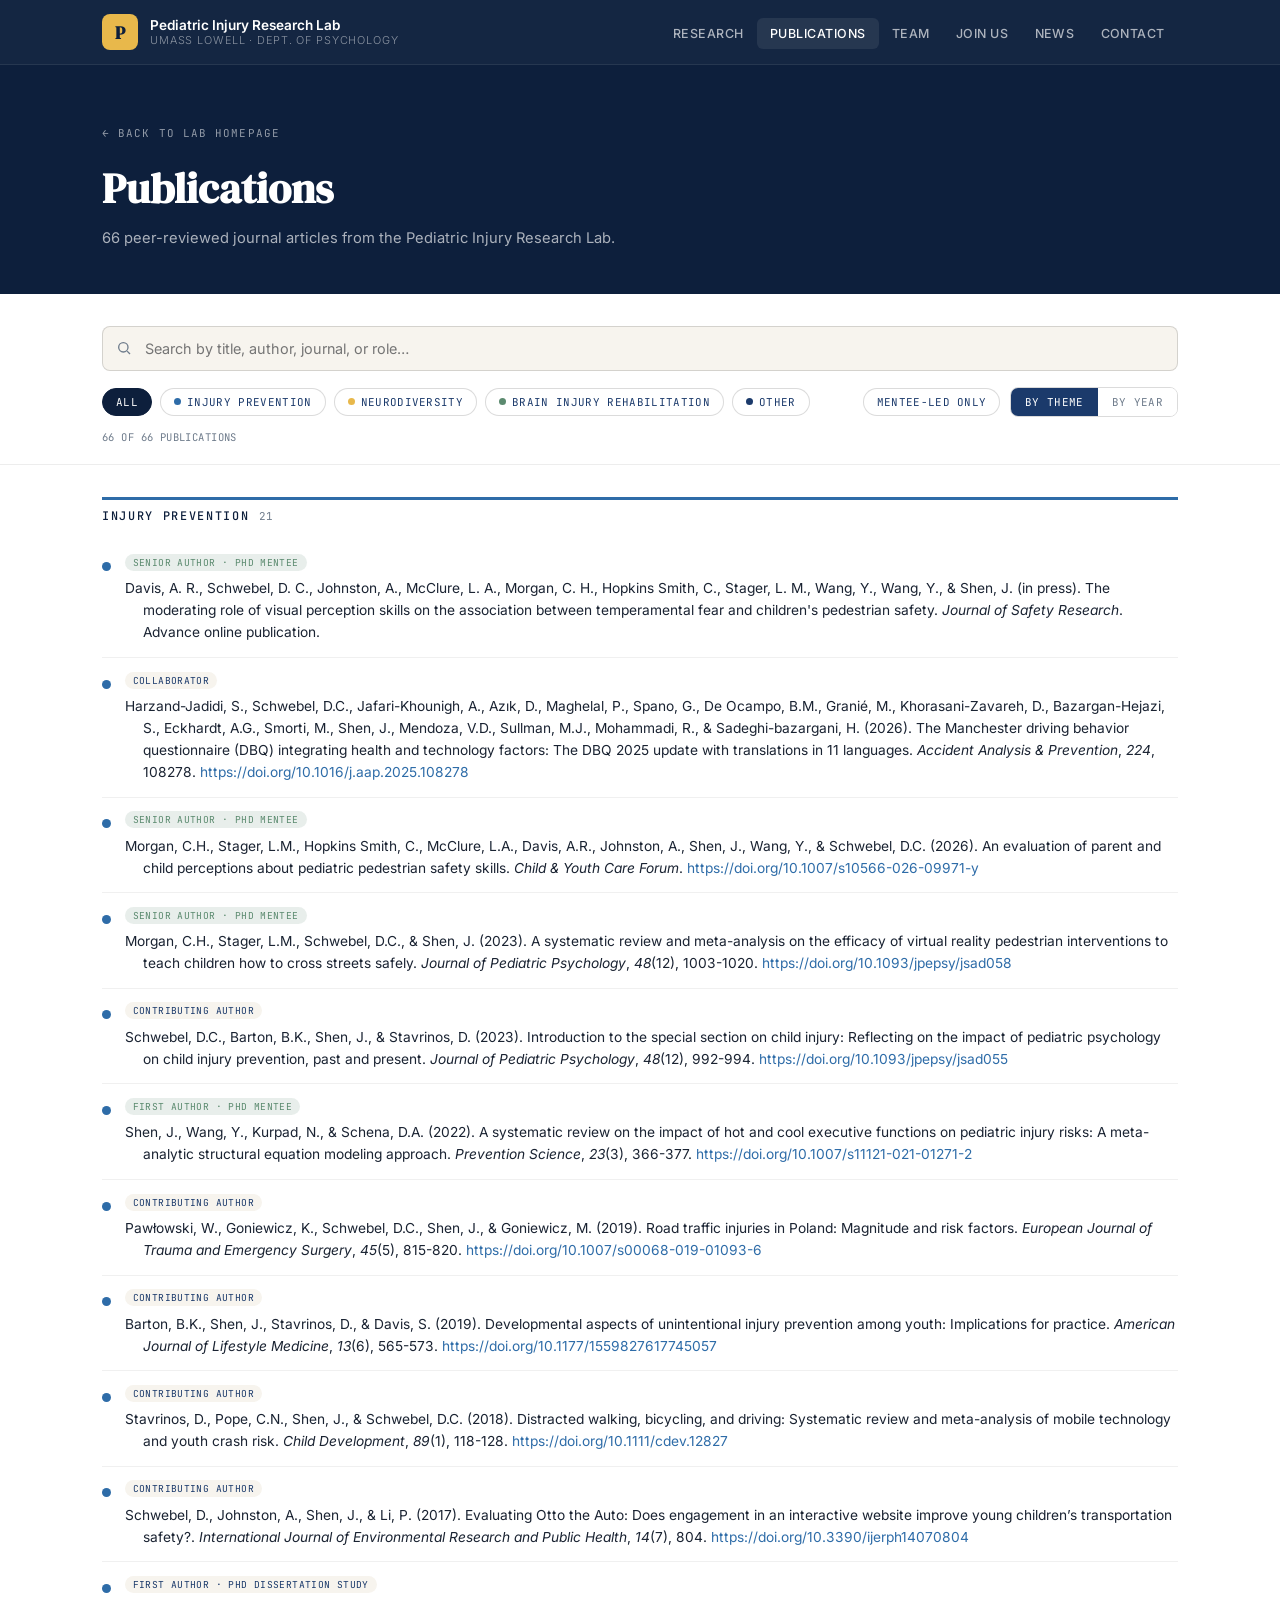
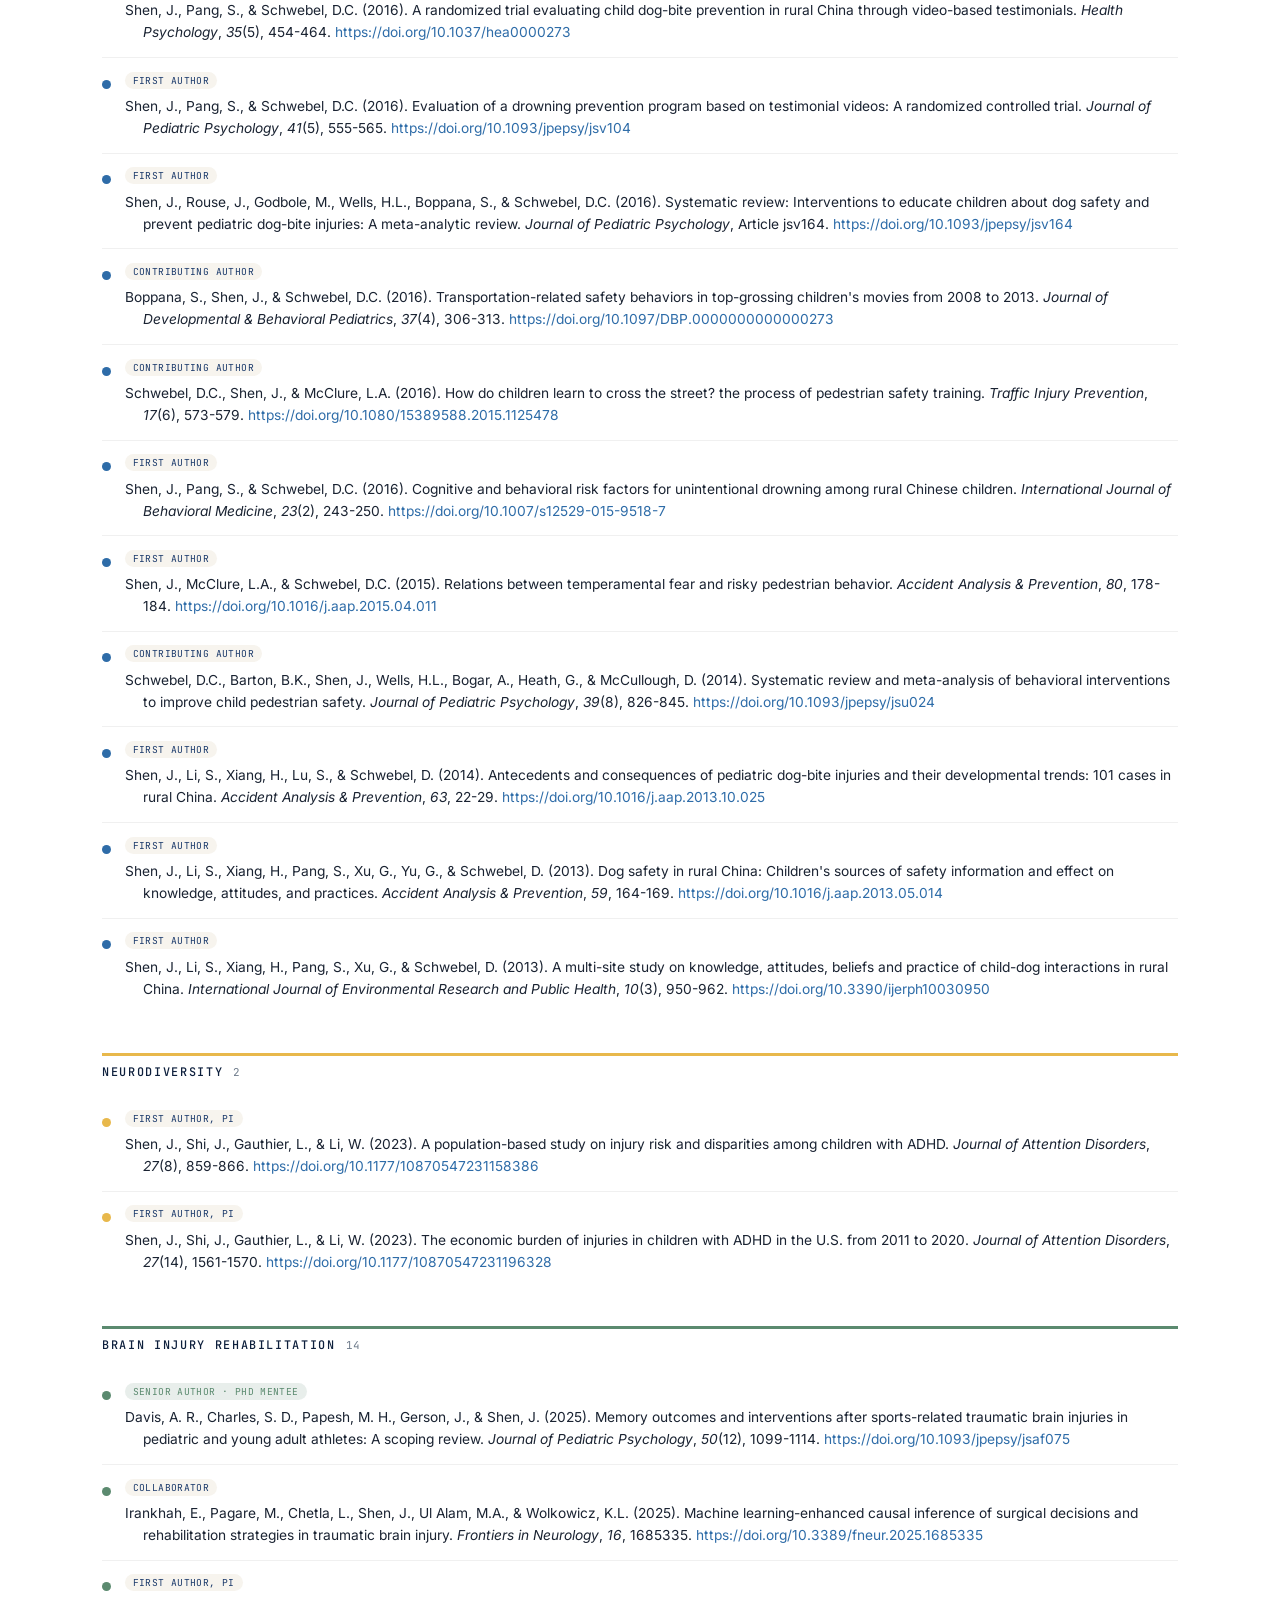
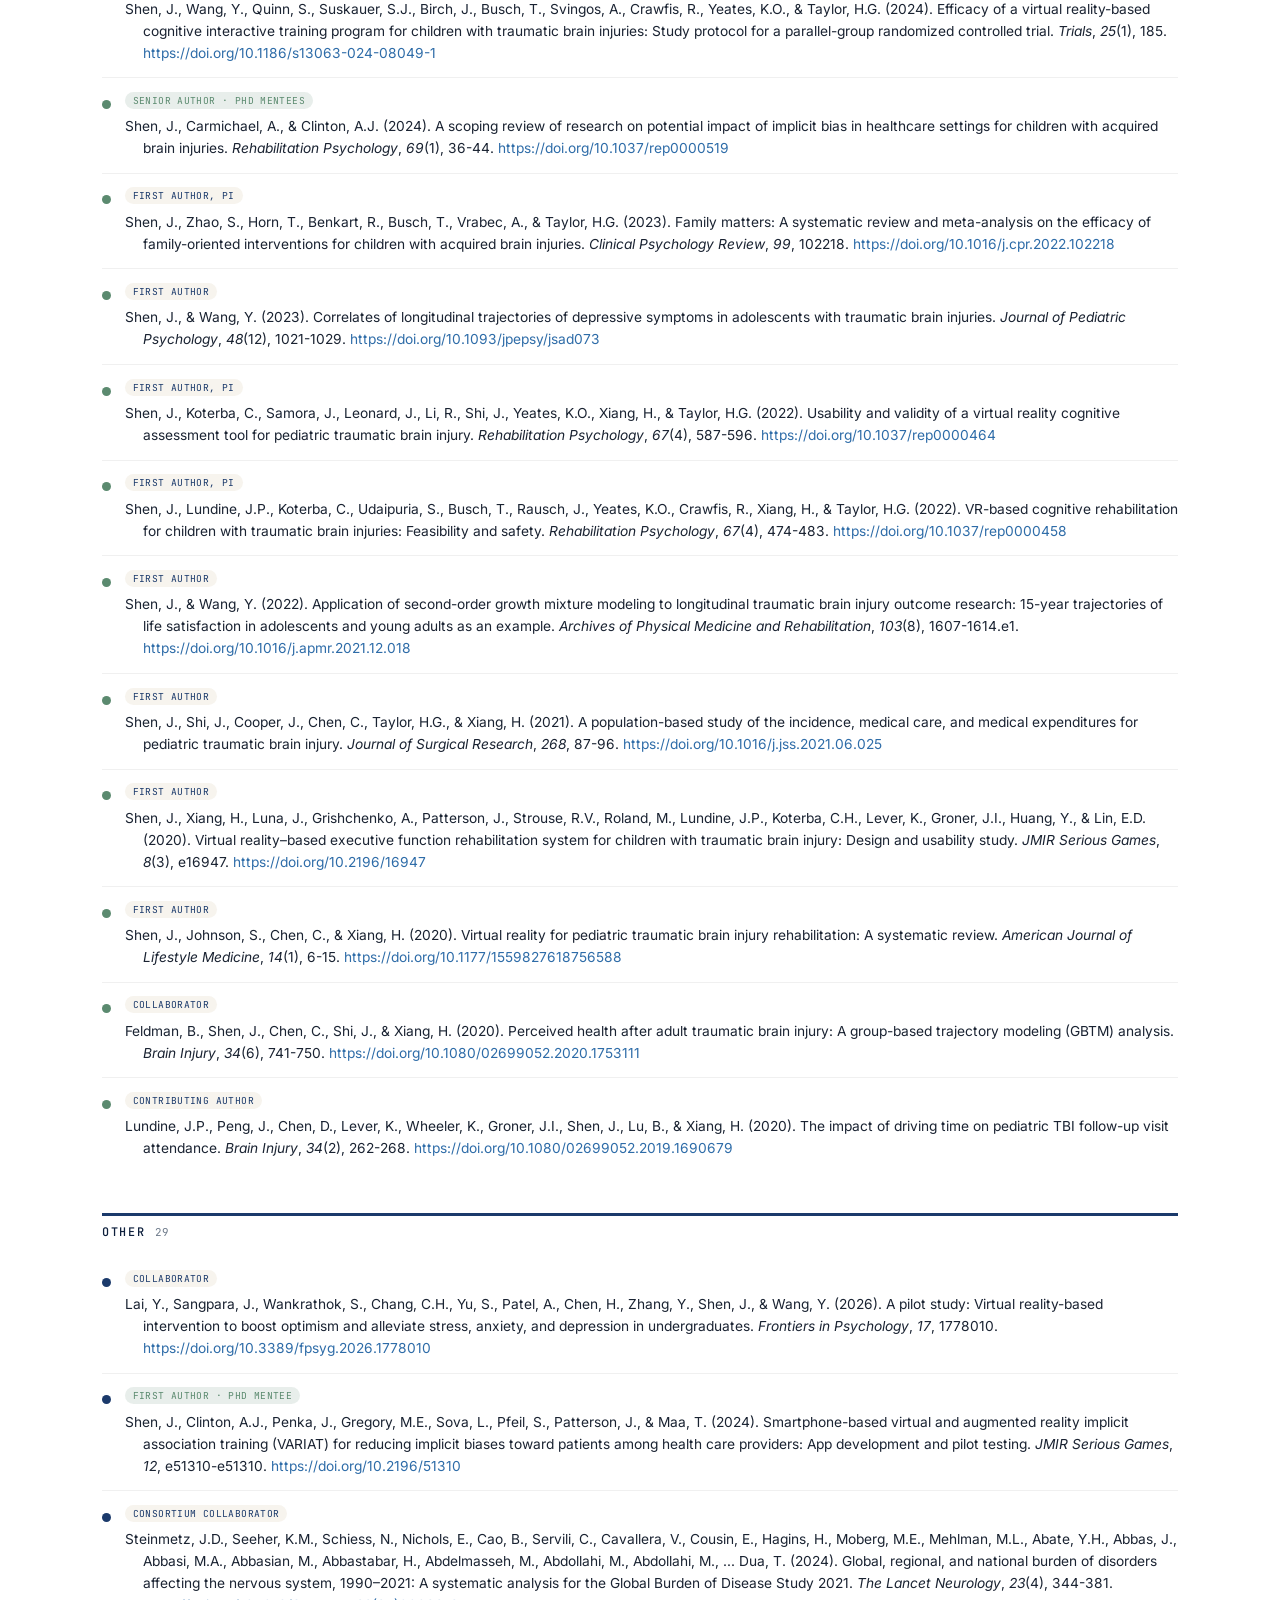
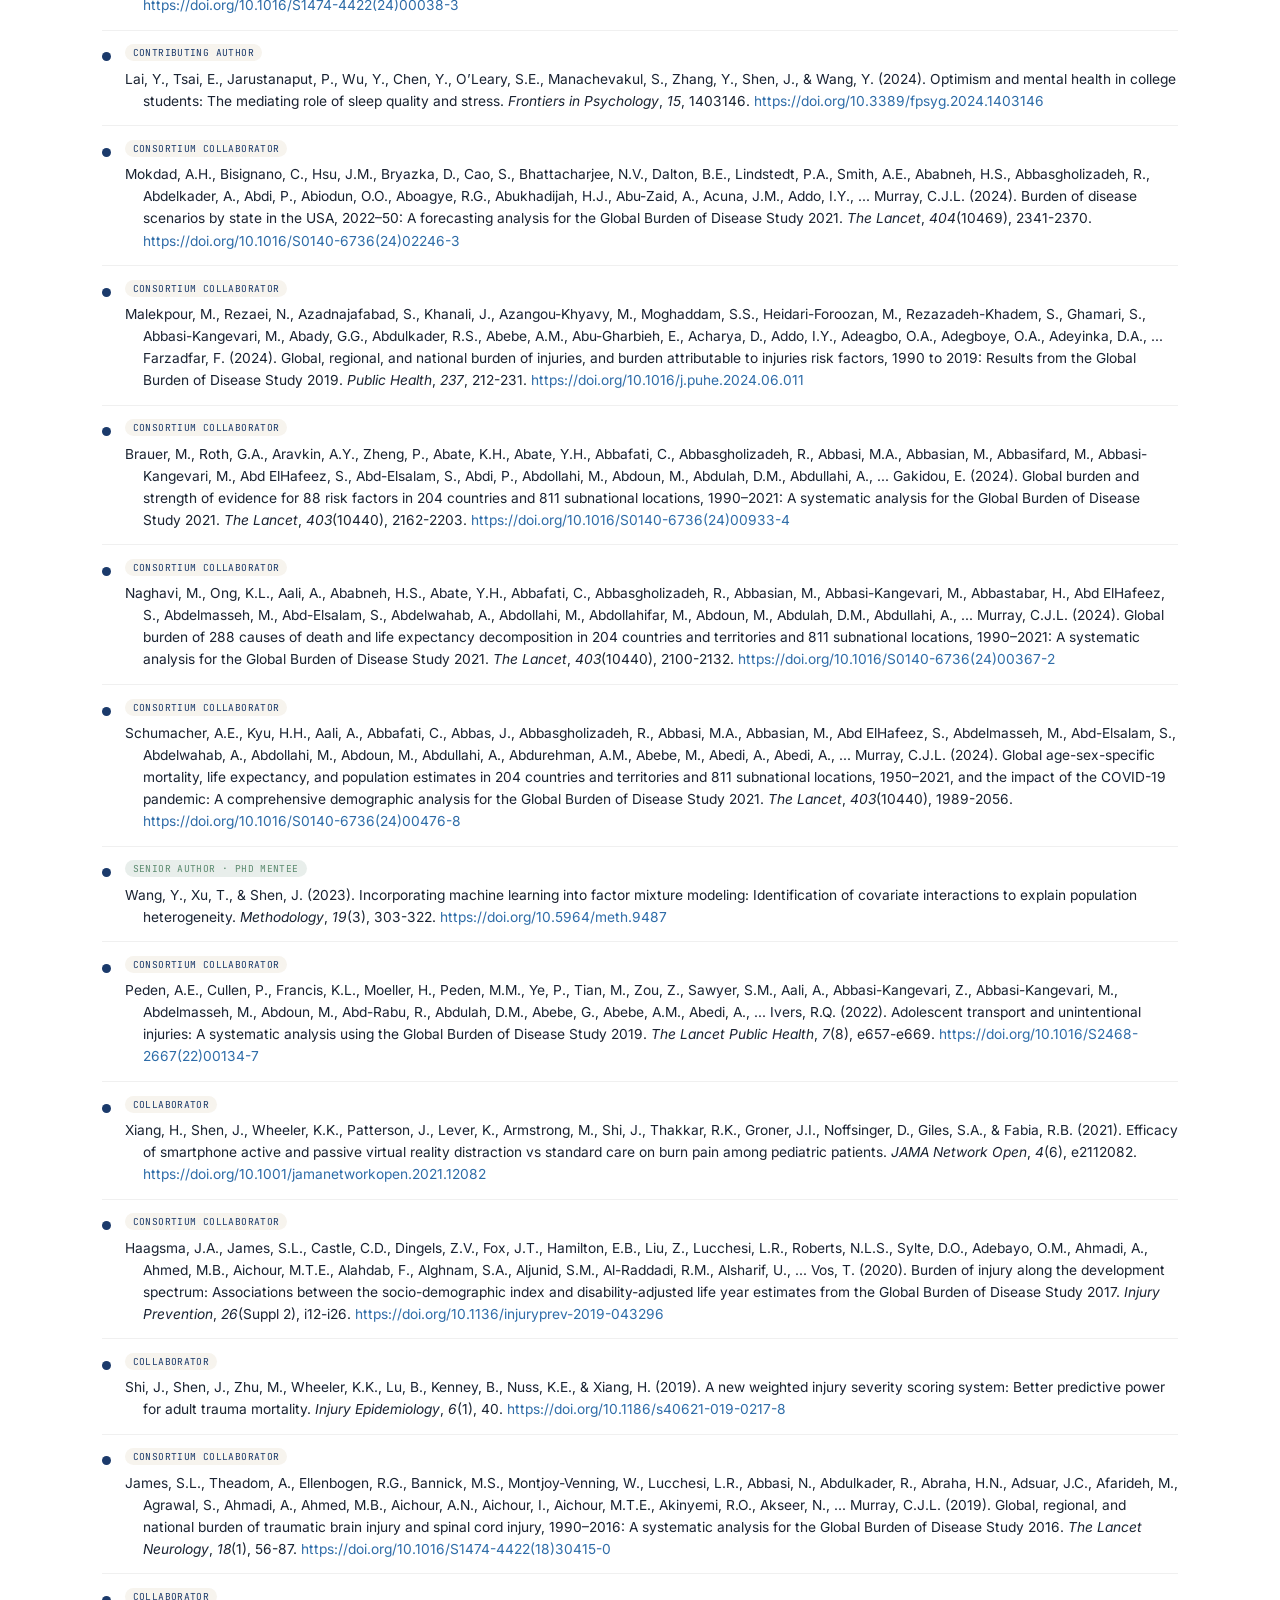
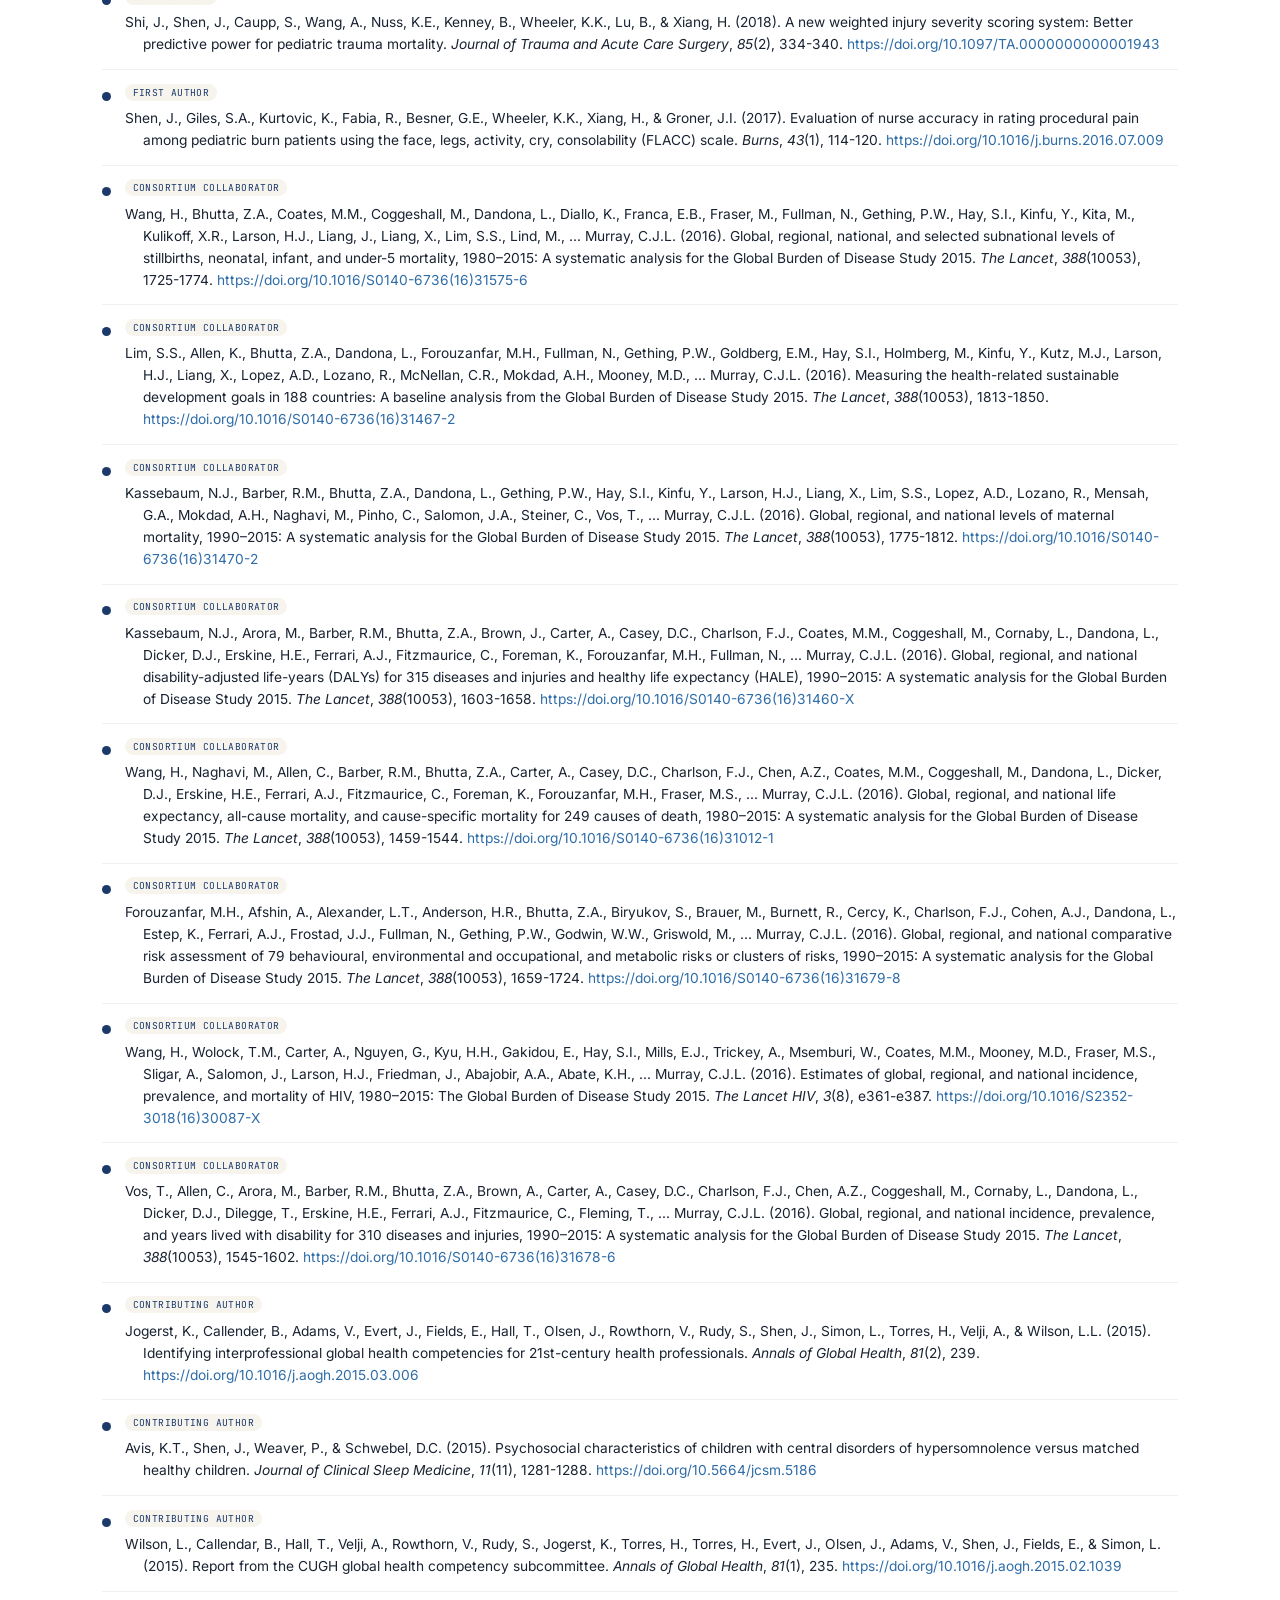
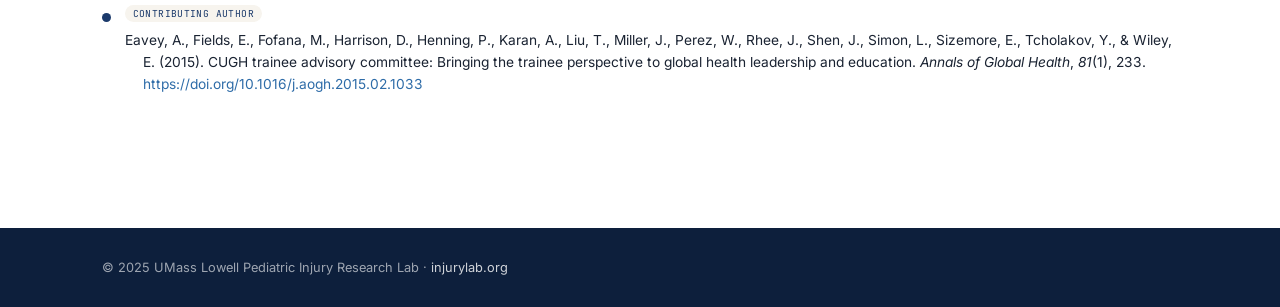
==== publications.html @ 2032cbc7 "Add full publications database and all-publications page Builds a 66-paper CSV database synced via C" ====
<!DOCTYPE html>
<html lang="en">
<head>
<meta charset="UTF-8">
<meta name="viewport" content="width=device-width, initial-scale=1.0">
<meta name="description" content="Full list of peer-reviewed publications from the UMass Lowell Pediatric Injury Research Lab, directed by Jiabin Shen, PhD.">
<link rel="canonical" href="https://www.injurylab.org/publications.html">
<title>Publications | Pediatric Injury Research Lab | Jiabin Shen, PhD</title>
<link rel="preconnect" href="https://fonts.googleapis.com">
<link href="https://fonts.googleapis.com/css2?family=DM+Serif+Display:ital@0;1&family=Inter:wght@300;400;500;600&family=JetBrains+Mono:wght@400;500&display=swap" rel="stylesheet">
<style>
:root {
  --navy:#0D1F3C; --steel:#1B3A6B; --sky:#2E6CA8;
  --accent:#E8B84B; --sage:#5B8A6F; --sand:#F7F4EE;
  --white:#fff; --mid:#6E7B8B; --ink:#1A2332;
  --dp:'DM Serif Display',Georgia,serif;
  --bd:'Inter',system-ui,sans-serif;
  --mn:'JetBrains Mono',monospace;
  --mw:1140px;
}
*,*::before,*::after{box-sizing:border-box;margin:0;padding:0}
html{scroll-behavior:smooth}
body{font-family:var(--bd);color:var(--ink);background:var(--white);-webkit-font-smoothing:antialiased}
a{color:inherit;text-decoration:none}
.skip{position:absolute;top:-40px;left:0;background:var(--accent);color:var(--navy);padding:8px 16px;z-index:9999;border-radius:0 0 6px 0;font-weight:600;transition:top .2s}
.skip:focus{top:0}

/* NAV (matches index.html) */
nav{position:sticky;top:0;z-index:1000;background:rgba(13,31,60,.97);backdrop-filter:blur(12px);border-bottom:1px solid rgba(255,255,255,.08)}
.ni{max-width:var(--mw);margin:0 auto;padding:0 2rem;height:64px;display:flex;align-items:center;justify-content:space-between}
.logo{display:flex;align-items:center;gap:12px}
.logo .mk{width:36px;height:36px;background:var(--accent);border-radius:8px;display:flex;align-items:center;justify-content:center;font-family:var(--dp);font-size:18px;color:var(--navy);font-weight:700}
.logo .wm{font-weight:600;font-size:.85rem;color:#fff;line-height:1.2}
.logo .wm span{display:block;font-weight:300;font-size:.68rem;color:rgba(255,255,255,.5);letter-spacing:.08em;text-transform:uppercase}
.nl{display:flex;gap:0;list-style:none}
.nl a{padding:8px 13px;font-size:.78rem;font-weight:500;color:rgba(255,255,255,.65);letter-spacing:.04em;text-transform:uppercase;border-radius:6px;transition:color .2s,background .2s}
.nl a:hover,.nl a.active{color:#fff;background:rgba(255,255,255,.08)}
.hb{display:none;flex-direction:column;gap:5px;cursor:pointer;padding:8px;background:none;border:none}
.hb span{display:block;width:22px;height:2px;background:#fff;border-radius:2px;transition:all .3s}
@media(max-width:820px){.hb{display:flex}.nl{display:none;position:fixed;top:64px;left:0;right:0;background:rgba(13,31,60,.98);flex-direction:column;padding:1rem 2rem 2rem;gap:4px}.nl.open{display:flex}.nl a{padding:12px 0;border-radius:0;border-bottom:1px solid rgba(255,255,255,.06)}}

.con{max-width:var(--mw);margin:0 auto;padding:0 2rem}

/* PAGE HEAD */
.phead{background:var(--navy);color:#fff;padding:3.5rem 0 2.75rem}
.phead .back{font-family:var(--mn);font-size:.68rem;letter-spacing:.1em;text-transform:uppercase;color:rgba(255,255,255,.55);display:inline-flex;align-items:center;gap:6px;margin-bottom:1.25rem}
.phead .back:hover{color:var(--accent)}
.phead h1{font-family:var(--dp);font-size:clamp(1.9rem,3.4vw,2.6rem);margin-bottom:.6rem}
.phead p{color:rgba(255,255,255,.65);font-size:.92rem;max-width:560px;line-height:1.6}

/* CONTROLS */
.controls{padding:2rem 0 1.25rem;position:sticky;top:64px;background:var(--white);z-index:100;border-bottom:1px solid rgba(0,0,0,.07)}
.search-wrap{position:relative;margin-bottom:1rem}
.search{width:100%;padding:.8rem 1rem .8rem 2.6rem;border:1px solid rgba(0,0,0,.14);border-radius:8px;font-family:var(--bd);font-size:.9rem;color:var(--ink);background:var(--sand)}
.search:focus{outline:2px solid var(--sky);outline-offset:1px;background:#fff}
.search-icon{position:absolute;left:.9rem;top:50%;transform:translateY(-50%);width:16px;height:16px;color:var(--mid);pointer-events:none}
.control-row{display:flex;flex-wrap:wrap;align-items:center;gap:.6rem;justify-content:space-between}
.chips{display:flex;flex-wrap:wrap;gap:.5rem}
.chip{font-family:var(--mn);font-size:.68rem;letter-spacing:.03em;text-transform:uppercase;padding:6px 13px;border-radius:20px;border:1px solid rgba(0,0,0,.14);background:#fff;color:var(--steel);cursor:pointer;transition:background .15s,color .15s,border-color .15s;display:inline-flex;align-items:center;gap:6px}
.chip:hover{border-color:var(--sky)}
.chip.active{background:var(--navy);border-color:var(--navy);color:#fff}
.chip .dot{width:7px;height:7px;border-radius:50%;display:inline-block}
.chip.mentee.active{background:var(--sage);border-color:var(--sage)}
.view-toggle{display:inline-flex;border:1px solid rgba(0,0,0,.14);border-radius:8px;overflow:hidden;flex-shrink:0}
.view-toggle button{font-family:var(--mn);font-size:.68rem;letter-spacing:.03em;text-transform:uppercase;padding:7px 14px;border:none;background:#fff;color:var(--mid);cursor:pointer}
.view-toggle button.active{background:var(--steel);color:#fff}
.result-count{font-family:var(--mn);font-size:.66rem;letter-spacing:.04em;text-transform:uppercase;color:var(--mid);margin-top:.85rem}

/* LIST */
.plist{padding:2rem 0 5rem}
.theme-group{margin-bottom:2.5rem}
.theme-group-head{display:flex;align-items:center;gap:10px;margin-bottom:1rem;padding-top:.5rem;border-top:3px solid var(--mid)}
.theme-group-head.prevention{border-top-color:var(--sky)}
.theme-group-head.neuro{border-top-color:var(--accent)}
.theme-group-head.tbi{border-top-color:var(--sage)}
.theme-group-head.other{border-top-color:var(--steel)}
.theme-group-name{font-family:var(--mn);font-size:.74rem;letter-spacing:.14em;text-transform:uppercase;color:var(--navy);font-weight:500}
.theme-group-count{font-family:var(--mn);font-size:.68rem;color:var(--mid)}

.prow{display:flex;align-items:flex-start;gap:.85rem;padding:.85rem 0;border-bottom:1px solid rgba(0,0,0,.06)}
.prow:last-child{border-bottom:none}
.prow-dot{width:9px;height:9px;border-radius:50%;margin-top:.5rem;flex-shrink:0}
.prow-dot.prevention{background:var(--sky)}
.prow-dot.neuro{background:var(--accent)}
.prow-dot.tbi{background:var(--sage)}
.prow-dot.other{background:var(--steel)}
.prow-body{flex:1;min-width:0}
.prow-tags{display:flex;flex-wrap:wrap;gap:6px;margin-bottom:.4rem}
.prow-role{display:inline-block;font-family:var(--mn);font-size:.6rem;letter-spacing:.04em;text-transform:uppercase;padding:2px 8px;border-radius:20px;background:var(--sand);color:var(--steel)}
.prow-role.mentee{background:rgba(91,138,111,.14);color:var(--sage)}
.prow-year{display:inline-block;font-family:var(--mn);font-size:.6rem;color:var(--mid);padding:2px 4px}
.prow-ref{font-size:.86rem;color:var(--ink);line-height:1.6;padding-left:1.35em;text-indent:-1.35em}
.prow-ref em{font-style:italic}
.prow-ref a{color:var(--sky);word-break:break-word}
.prow-ref a:hover{text-decoration:underline}

.no-results{text-align:center;padding:3rem 1rem;color:var(--mid);font-size:.9rem}

/* FOOTER */
footer.pf{background:var(--navy);color:rgba(255,255,255,.6);padding:2rem 0;font-size:.8rem}
footer.pf a{color:rgba(255,255,255,.8)}
footer.pf a:hover{color:var(--accent)}

@media(max-width:640px){
  .con{padding:0 1.25rem}
  .control-row{flex-direction:column;align-items:stretch}
  .prow{gap:.6rem}
}
</style>
</head>
<body>

<a href="#main" class="skip">Skip to main content</a>

<nav role="navigation" aria-label="Main">
  <div class="ni">
    <a href="index.html" class="logo">
      <div class="mk" aria-hidden="true">P</div>
      <div class="wm">Pediatric Injury Research Lab<span>UMass Lowell · Dept. of Psychology</span></div>
    </a>
    <button class="hb" aria-label="Toggle menu" aria-expanded="false" onclick="this.setAttribute('aria-expanded',this.getAttribute('aria-expanded')==='true'?'false':'true');document.querySelector('.nl').classList.toggle('open')">
      <span></span><span></span><span></span>
    </button>
    <ul class="nl" role="list">
      <li><a href="index.html#research">Research</a></li>
      <li><a href="publications.html" class="active">Publications</a></li>
      <li><a href="index.html#team">Team</a></li>
      <li><a href="index.html#join">Join Us</a></li>
      <li><a href="index.html#news">News</a></li>
      <li><a href="index.html#contact">Contact</a></li>
    </ul>
  </div>
</nav>

<main id="main">

<div class="phead">
  <div class="con">
    <a href="index.html#publications" class="back">← Back to lab homepage</a>
    <h1>Publications</h1>
    <p id="phead-sub">Peer-reviewed journal articles from the Pediatric Injury Research Lab.</p>
  </div>
</div>

<div class="controls">
  <div class="con">
    <div class="search-wrap">
      <svg class="search-icon" viewBox="0 0 24 24" fill="none" stroke="currentColor" stroke-width="2"><circle cx="11" cy="11" r="7"/><path d="m21 21-4.3-4.3"/></svg>
      <input type="text" id="search" class="search" placeholder="Search by title, author, journal, or role…" aria-label="Search publications">
    </div>
    <div class="control-row">
      <div class="chips" id="theme-chips" role="group" aria-label="Filter by theme"></div>
      <div style="display:flex;gap:.6rem;align-items:center;flex-wrap:wrap">
        <button type="button" class="chip mentee" id="mentee-toggle" aria-pressed="false">Mentee-led only</button>
        <div class="view-toggle" role="group" aria-label="View mode">
          <button type="button" id="view-theme" class="active">By theme</button>
          <button type="button" id="view-year">By year</button>
        </div>
      </div>
    </div>
    <div class="result-count" id="result-count"></div>
  </div>
</div>

<div class="plist">
  <div class="con" id="pub-list"></div>
</div>

</main>

<footer class="pf">
  <div class="con">© 2025 UMass Lowell Pediatric Injury Research Lab · <a href="index.html">injurylab.org</a></div>
</footer>

<script src="data/publications-data.js"></script>
<script>
const THEME_META = {
  prevention: {label:'Injury Prevention', color:'var(--sky)'},
  neuro:      {label:'Neurodiversity',    color:'var(--accent)'},
  tbi:        {label:'Brain Injury Rehabilitation', color:'var(--sage)'},
  other:      {label:'Other',             color:'var(--steel)'}
};
const THEME_ORDER = ['prevention','neuro','tbi','other'];

const state = { search:'', theme:null, menteeOnly:false, view:'theme' };
const allPapers = typeof papers !== 'undefined' ? papers : [];

function buildThemeChips(){
  const wrap = document.getElementById('theme-chips');
  const present = THEME_ORDER.filter(k => allPapers.some(p => p.theme === k));
  const allChip = document.createElement('button');
  allChip.type = 'button';
  allChip.className = 'chip active';
  allChip.textContent = 'All';
  allChip.dataset.theme = '';
  wrap.appendChild(allChip);
  present.forEach(key => {
    const btn = document.createElement('button');
    btn.type = 'button';
    btn.className = 'chip';
    btn.dataset.theme = key;
    btn.innerHTML = `<span class="dot" style="background:${THEME_META[key].color}"></span>${THEME_META[key].label}`;
    wrap.appendChild(btn);
  });
  wrap.addEventListener('click', e => {
    const btn = e.target.closest('.chip');
    if (!btn) return;
    const theme = btn.dataset.theme || null;
    state.theme = (state.theme === theme) ? null : theme;
    wrap.querySelectorAll('.chip').forEach(c => {
      const ct = c.dataset.theme || null;
      c.classList.toggle('active', ct === state.theme || (state.theme === null && ct === null));
    });
    render();
  });
}

function matchesSearch(p, q){
  if (!q) return true;
  const haystack = (p.apa + ' ' + p.role).toLowerCase();
  return haystack.includes(q);
}

function filteredPapers(){
  const q = state.search.trim().toLowerCase();
  return allPapers.filter(p =>
    matchesSearch(p, q) &&
    (!state.theme || p.theme === state.theme) &&
    (!state.menteeOnly || /mentee/i.test(p.role))
  );
}

function rowHTML(p){
  const theme = THEME_META[p.theme] ? p.theme : 'other';
  const isMentee = /mentee/i.test(p.role);
  return `
  <div class="prow">
    <span class="prow-dot ${theme}"></span>
    <div class="prow-body">
      <div class="prow-tags">
        <span class="prow-role${isMentee ? ' mentee' : ''}">${p.role}</span>
      </div>
      <p class="prow-ref">${p.apa}</p>
    </div>
  </div>`;
}

function renderByTheme(list){
  const container = document.getElementById('pub-list');
  const groups = THEME_ORDER.filter(k => list.some(p => p.theme === k));
  container.innerHTML = groups.map(key => {
    const items = list.filter(p => p.theme === key).sort((a,b) => b.year - a.year);
    return `
    <div class="theme-group">
      <div class="theme-group-head ${key}">
        <span class="theme-group-name">${THEME_META[key].label}</span>
        <span class="theme-group-count">${items.length}</span>
      </div>
      ${items.map(rowHTML).join('')}
    </div>`;
  }).join('');
}

function renderByYear(list){
  const container = document.getElementById('pub-list');
  const sorted = [...list].sort((a,b) => b.year - a.year);
  container.innerHTML = `<div class="theme-group">${sorted.map(rowHTML).join('')}</div>`;
}

function render(){
  const list = filteredPapers();
  const container = document.getElementById('pub-list');
  document.getElementById('result-count').textContent = `${list.length} of ${allPapers.length} publications`;
  if (!list.length) {
    container.innerHTML = '<div class="no-results">No publications match your filters.</div>';
    return;
  }
  if (state.view === 'year') renderByYear(list);
  else renderByTheme(list);
}

buildThemeChips();

document.getElementById('search').addEventListener('input', e => {
  state.search = e.target.value;
  render();
});

document.getElementById('mentee-toggle').addEventListener('click', function(){
  state.menteeOnly = !state.menteeOnly;
  this.classList.toggle('active', state.menteeOnly);
  this.setAttribute('aria-pressed', String(state.menteeOnly));
  render();
});

document.getElementById('view-theme').addEventListener('click', function(){
  state.view = 'theme';
  this.classList.add('active');
  document.getElementById('view-year').classList.remove('active');
  render();
});
document.getElementById('view-year').addEventListener('click', function(){
  state.view = 'year';
  this.classList.add('active');
  document.getElementById('view-theme').classList.remove('active');
  render();
});

document.getElementById('phead-sub').textContent = `${allPapers.length} peer-reviewed journal articles from the Pediatric Injury Research Lab.`;

document.querySelectorAll('.nl a').forEach(function(a){
  a.addEventListener('click',function(){
    document.querySelector('.nl').classList.remove('open');
    document.querySelector('.hb').setAttribute('aria-expanded','false');
  });
});

render();
</script>
</body>
</html>
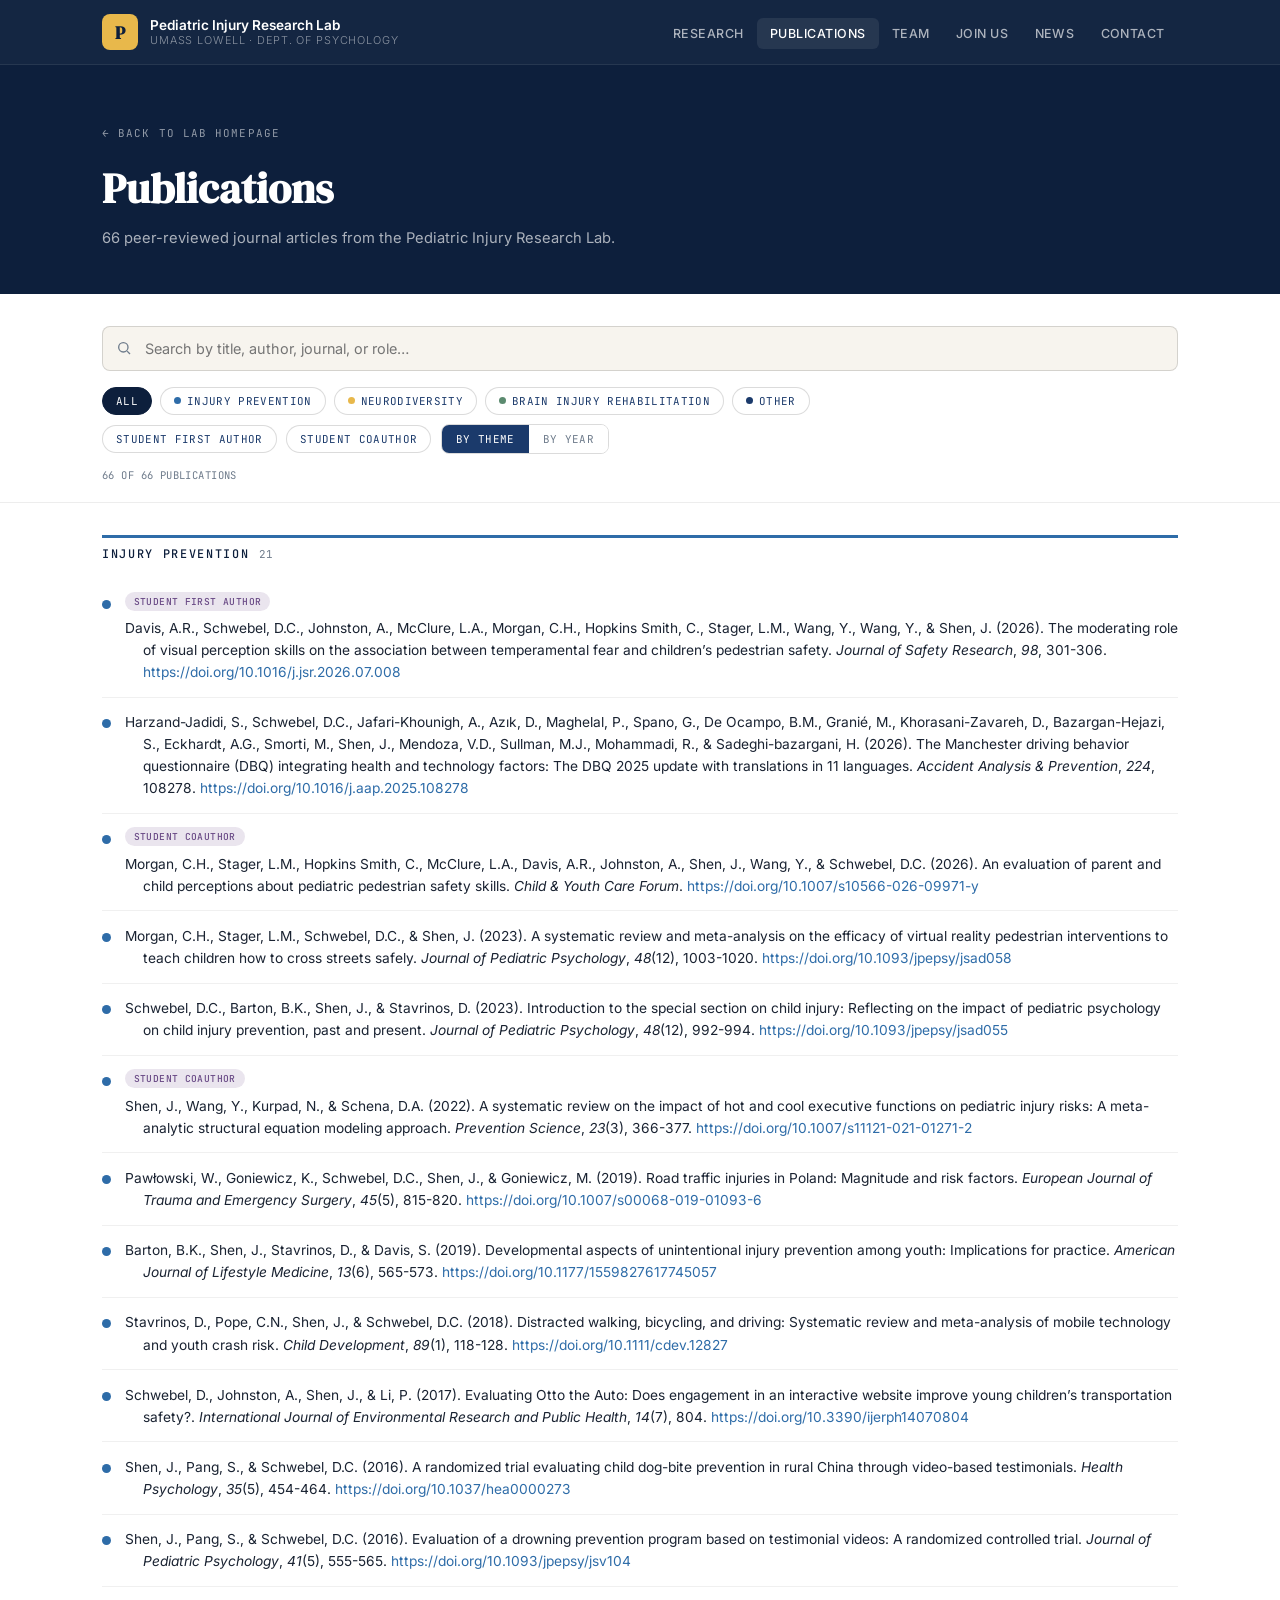
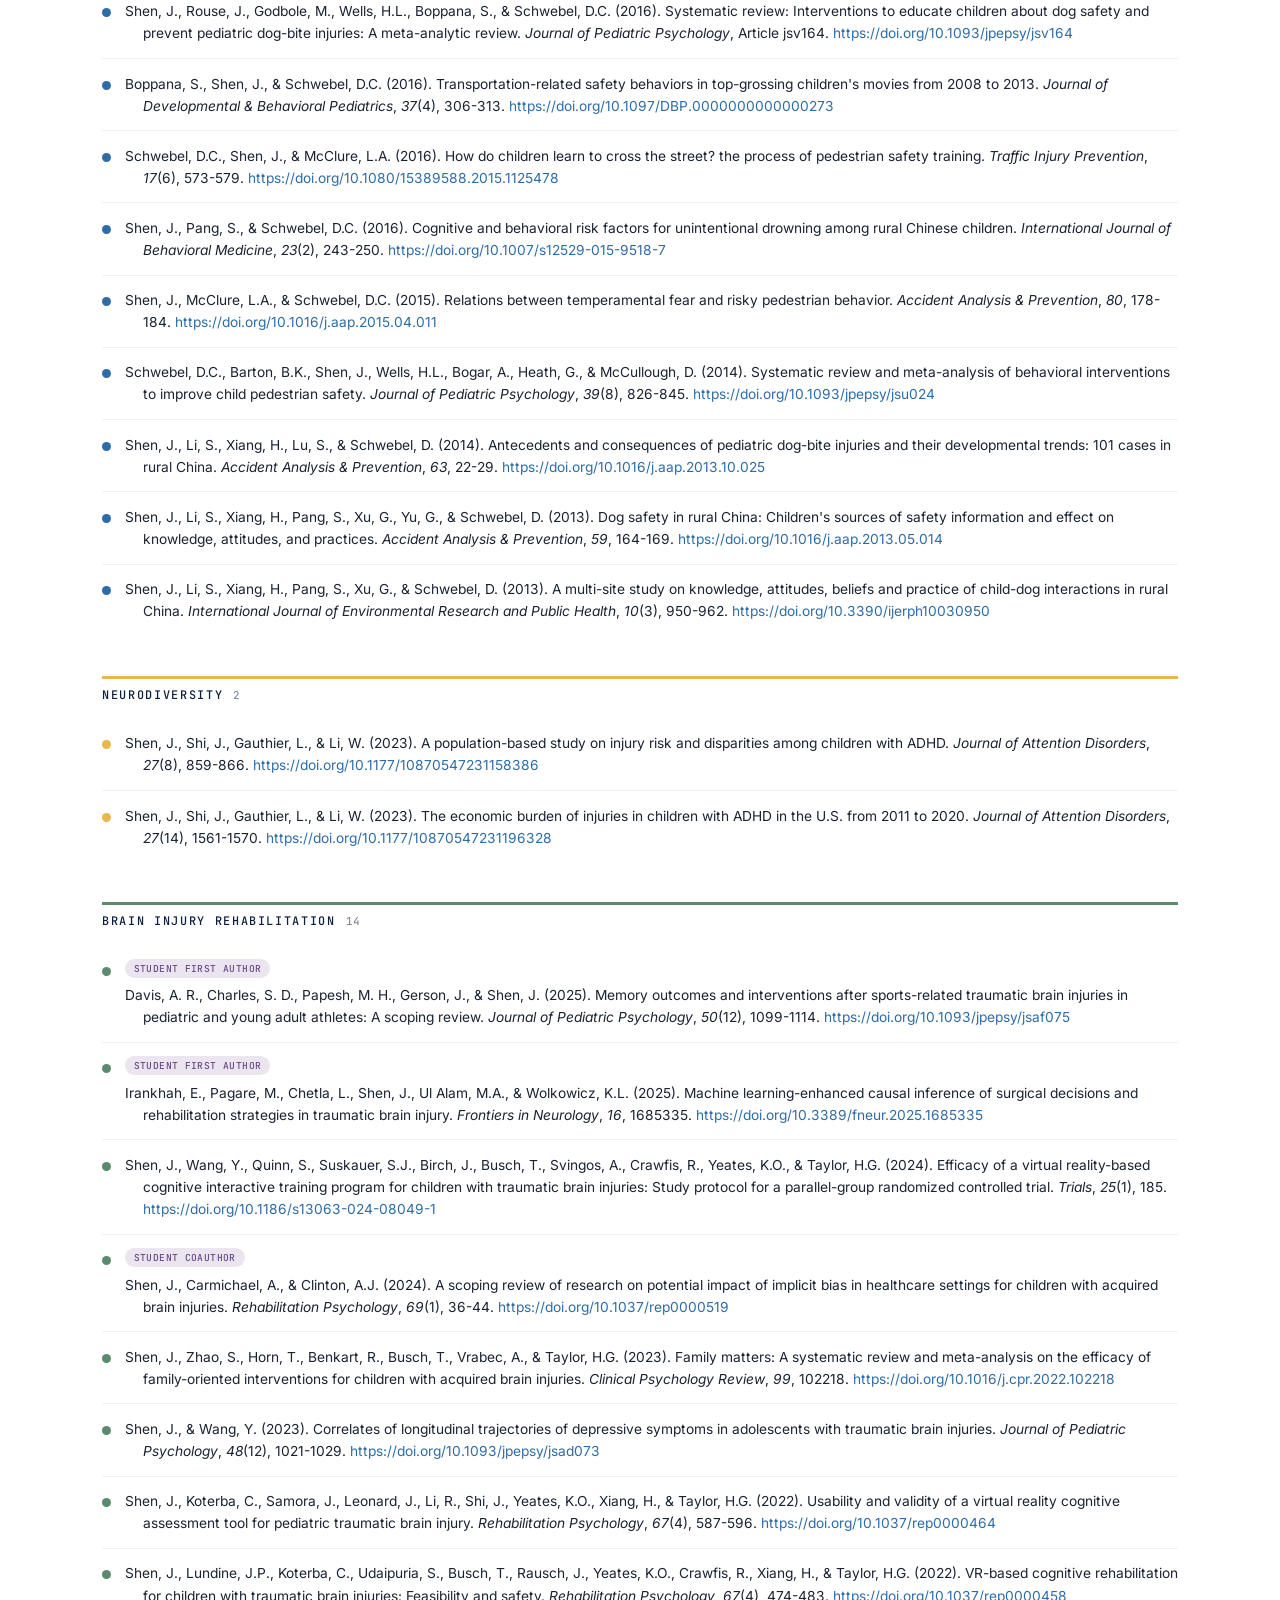
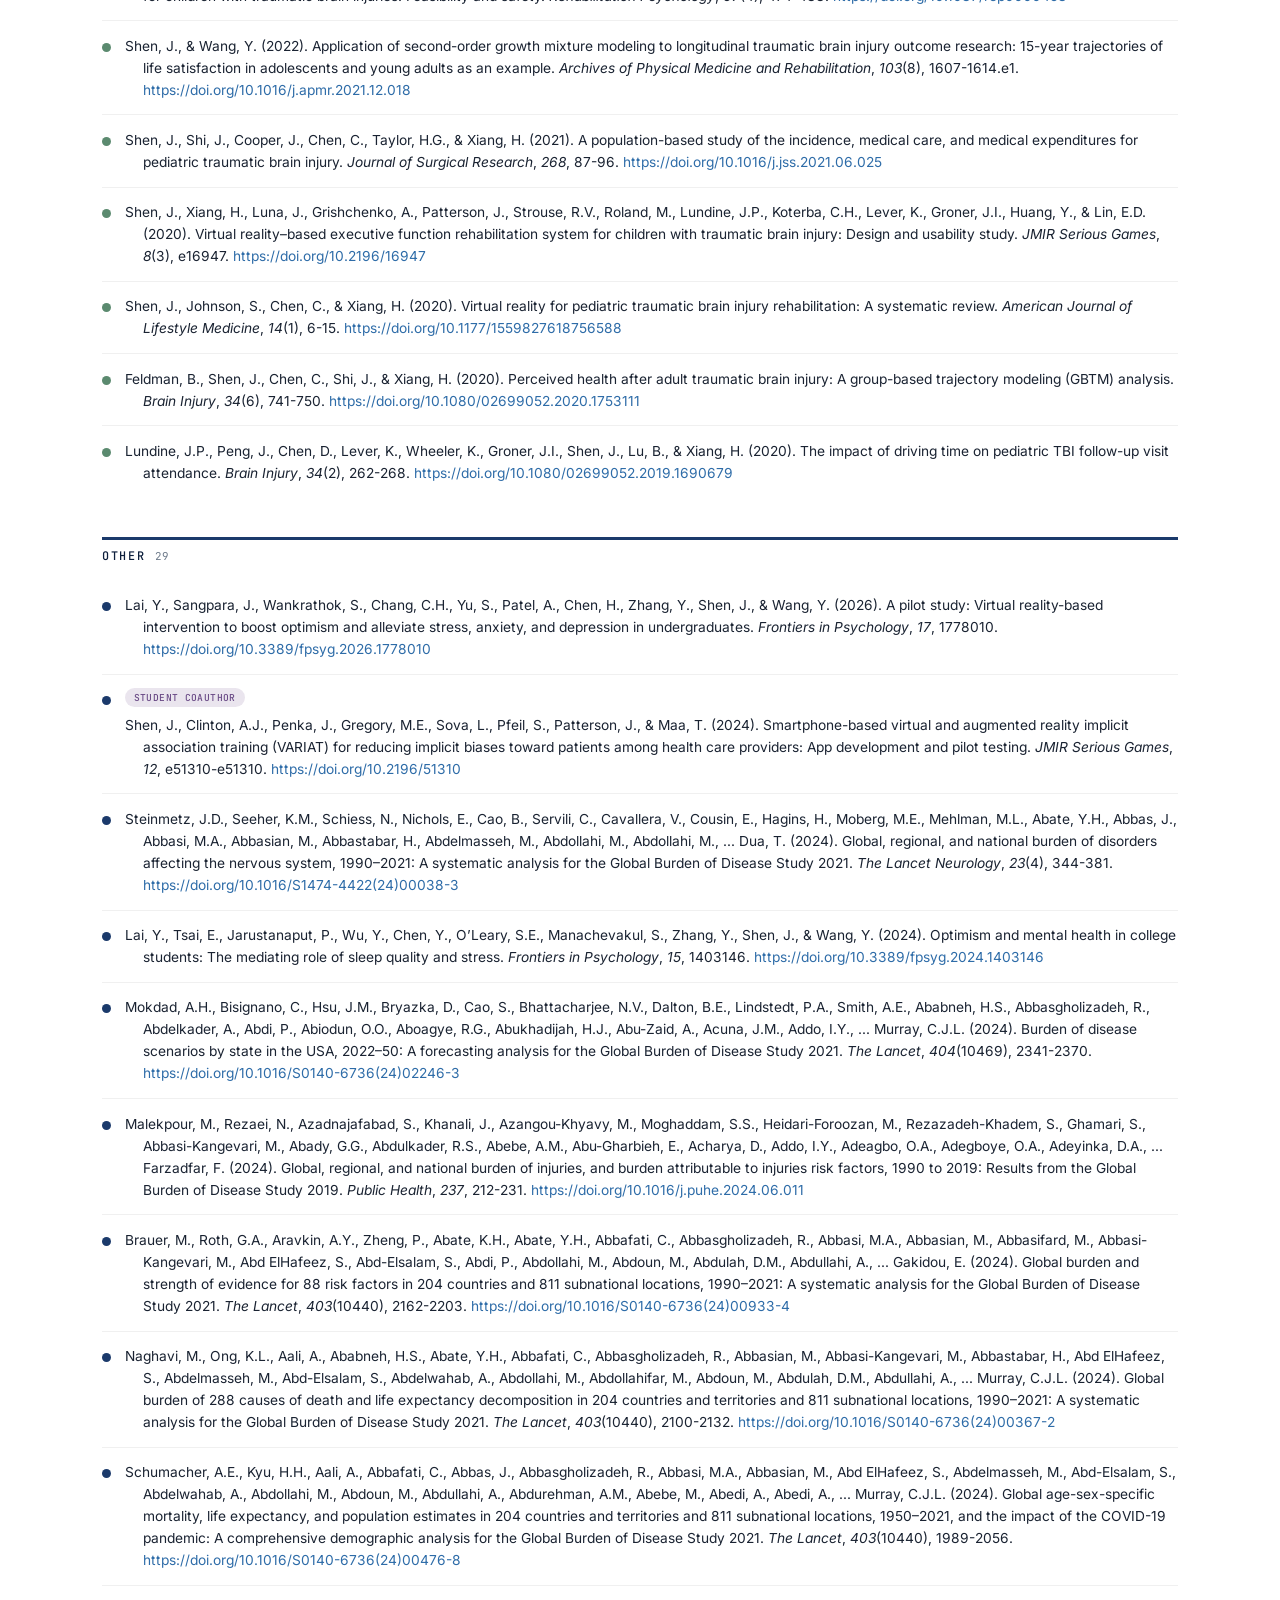
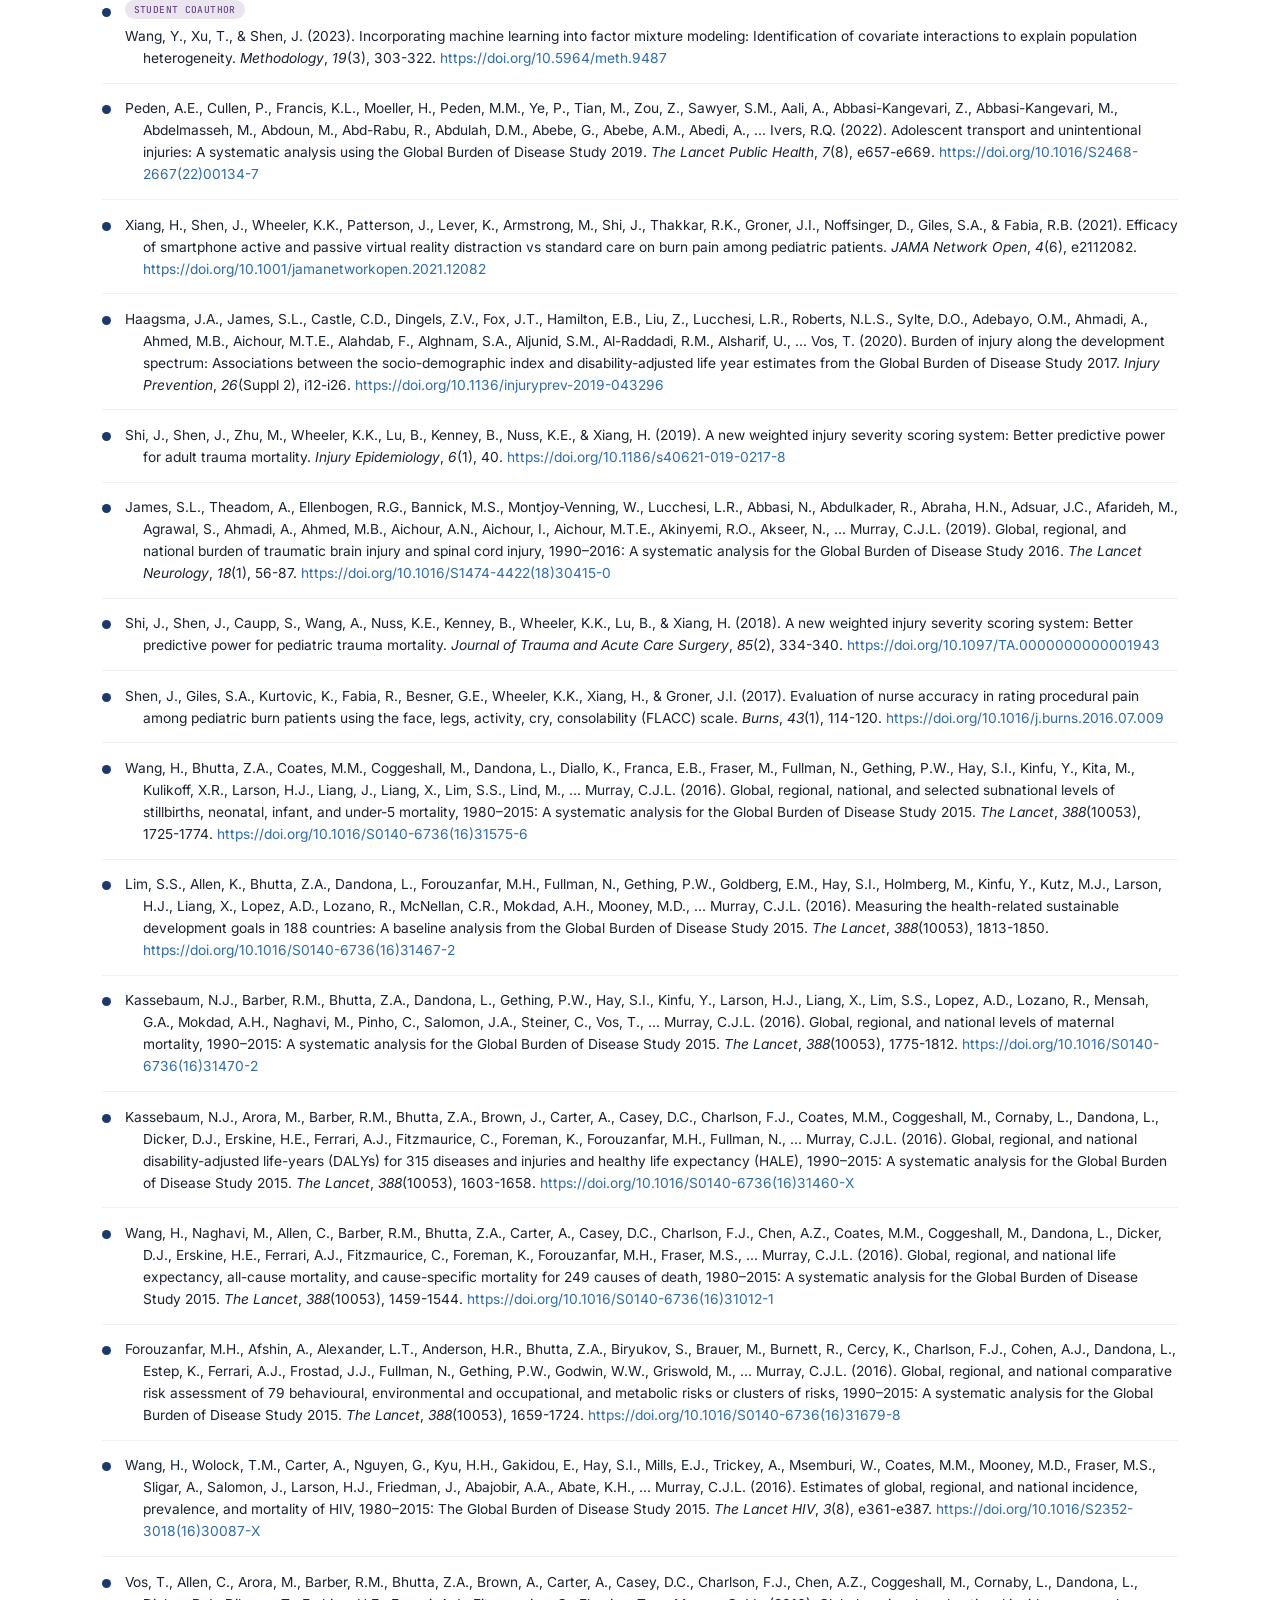
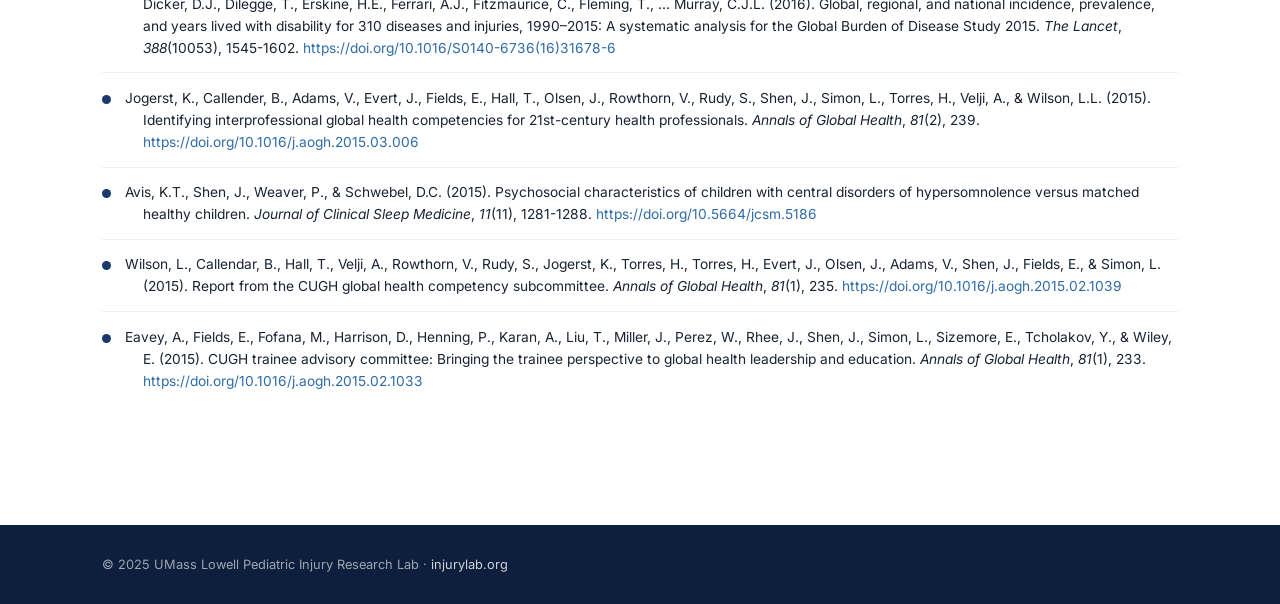
==== commit ba7abb12: "Replace free-text role with authorship checkbox columns Restructures the publications CSV so authors" ====
--- a/publications.html
+++ b/publications.html
@@ -13,6 +13,9 @@
   --navy:#0D1F3C; --steel:#1B3A6B; --sky:#2E6CA8;
   --accent:#E8B84B; --sage:#5B8A6F; --sand:#F7F4EE;
   --white:#fff; --mid:#6E7B8B; --ink:#1A2332;
+  /* student tags: purple, deliberately outside the sky/accent/sage theme
+     palette so the tag reads as its own signal rather than a theme color */
+  --student:#6B4C87; --student-bg:rgba(107,76,135,.14);
   --dp:'DM Serif Display',Georgia,serif;
   --bd:'Inter',system-ui,sans-serif;
   --mn:'JetBrains Mono',monospace;
@@ -60,7 +63,7 @@
 .chip:hover{border-color:var(--sky)}
 .chip.active{background:var(--navy);border-color:var(--navy);color:#fff}
 .chip .dot{width:7px;height:7px;border-radius:50%;display:inline-block}
-.chip.mentee.active{background:var(--sage);border-color:var(--sage)}
+.chip.student.active{background:var(--student);border-color:var(--student);color:#fff}
 .view-toggle{display:inline-flex;border:1px solid rgba(0,0,0,.14);border-radius:8px;overflow:hidden;flex-shrink:0}
 .view-toggle button{font-family:var(--mn);font-size:.68rem;letter-spacing:.03em;text-transform:uppercase;padding:7px 14px;border:none;background:#fff;color:var(--mid);cursor:pointer}
 .view-toggle button.active{background:var(--steel);color:#fff}
@@ -86,8 +89,7 @@
 .prow-dot.other{background:var(--steel)}
 .prow-body{flex:1;min-width:0}
 .prow-tags{display:flex;flex-wrap:wrap;gap:6px;margin-bottom:.4rem}
-.prow-role{display:inline-block;font-family:var(--mn);font-size:.6rem;letter-spacing:.04em;text-transform:uppercase;padding:2px 8px;border-radius:20px;background:var(--sand);color:var(--steel)}
-.prow-role.mentee{background:rgba(91,138,111,.14);color:var(--sage)}
+.prow-role{display:inline-block;font-family:var(--mn);font-size:.6rem;font-weight:500;letter-spacing:.04em;text-transform:uppercase;padding:3px 9px;border-radius:20px;background:var(--student-bg);color:var(--student)}
 .prow-year{display:inline-block;font-family:var(--mn);font-size:.6rem;color:var(--mid);padding:2px 4px}
 .prow-ref{font-size:.86rem;color:var(--ink);line-height:1.6;padding-left:1.35em;text-indent:-1.35em}
 .prow-ref em{font-style:italic}
@@ -151,7 +153,8 @@
     <div class="control-row">
       <div class="chips" id="theme-chips" role="group" aria-label="Filter by theme"></div>
       <div style="display:flex;gap:.6rem;align-items:center;flex-wrap:wrap">
-        <button type="button" class="chip mentee" id="mentee-toggle" aria-pressed="false">Mentee-led only</button>
+        <button type="button" class="chip student" id="sfa-toggle" aria-pressed="false">Student First Author</button>
+        <button type="button" class="chip student" id="sca-toggle" aria-pressed="false">Student Coauthor</button>
         <div class="view-toggle" role="group" aria-label="View mode">
           <button type="button" id="view-theme" class="active">By theme</button>
           <button type="button" id="view-year">By year</button>
@@ -182,7 +185,7 @@
 };
 const THEME_ORDER = ['prevention','neuro','tbi','other'];
 
-const state = { search:'', theme:null, menteeOnly:false, view:'theme' };
+const state = { search:'', theme:null, studentFirstAuthor:false, studentCoauthor:false, view:'theme' };
 const allPapers = typeof papers !== 'undefined' ? papers : [];
 
 function buildThemeChips(){
@@ -221,25 +224,40 @@
   return haystack.includes(q);
 }
 
+function matchesStudentFilters(p){
+  // both chips off means no student filtering at all; with either or both on,
+  // a paper matches if it satisfies EITHER active chip (OR logic)
+  if (!state.studentFirstAuthor && !state.studentCoauthor) return true;
+  return (state.studentFirstAuthor && p.studentFirstAuthor) ||
+         (state.studentCoauthor && p.studentCoauthor);
+}
+
 function filteredPapers(){
   const q = state.search.trim().toLowerCase();
   return allPapers.filter(p =>
     matchesSearch(p, q) &&
     (!state.theme || p.theme === state.theme) &&
-    (!state.menteeOnly || /mentee/i.test(p.role))
+    matchesStudentFilters(p)
   );
+}
+
+function studentTagsHTML(p){
+  // the only visible tags. Both show when both are true; nothing shows when
+  // neither is -- no fallback to role text, which is search-only.
+  let out = '';
+  if (p.studentFirstAuthor) out += '<span class="prow-role">Student First Author</span>';
+  if (p.studentCoauthor) out += '<span class="prow-role">Student Coauthor</span>';
+  return out;
 }
 
 function rowHTML(p){
   const theme = THEME_META[p.theme] ? p.theme : 'other';
-  const isMentee = /mentee/i.test(p.role);
+  const tags = studentTagsHTML(p);
   return `
   <div class="prow">
     <span class="prow-dot ${theme}"></span>
     <div class="prow-body">
-      <div class="prow-tags">
-        <span class="prow-role${isMentee ? ' mentee' : ''}">${p.role}</span>
-      </div>
+      ${tags ? `<div class="prow-tags">${tags}</div>` : ''}
       <p class="prow-ref">${p.apa}</p>
     </div>
   </div>`;
@@ -286,11 +304,15 @@
   render();
 });
 
-document.getElementById('mentee-toggle').addEventListener('click', function(){
-  state.menteeOnly = !state.menteeOnly;
-  this.classList.toggle('active', state.menteeOnly);
-  this.setAttribute('aria-pressed', String(state.menteeOnly));
-  render();
+// the two student chips toggle independently of each other and of the theme
+// chips, so any combination can be active at once
+[['sfa-toggle', 'studentFirstAuthor'], ['sca-toggle', 'studentCoauthor']].forEach(([id, key]) => {
+  document.getElementById(id).addEventListener('click', function(){
+    state[key] = !state[key];
+    this.classList.toggle('active', state[key]);
+    this.setAttribute('aria-pressed', String(state[key]));
+    render();
+  });
 });
 
 document.getElementById('view-theme').addEventListener('click', function(){
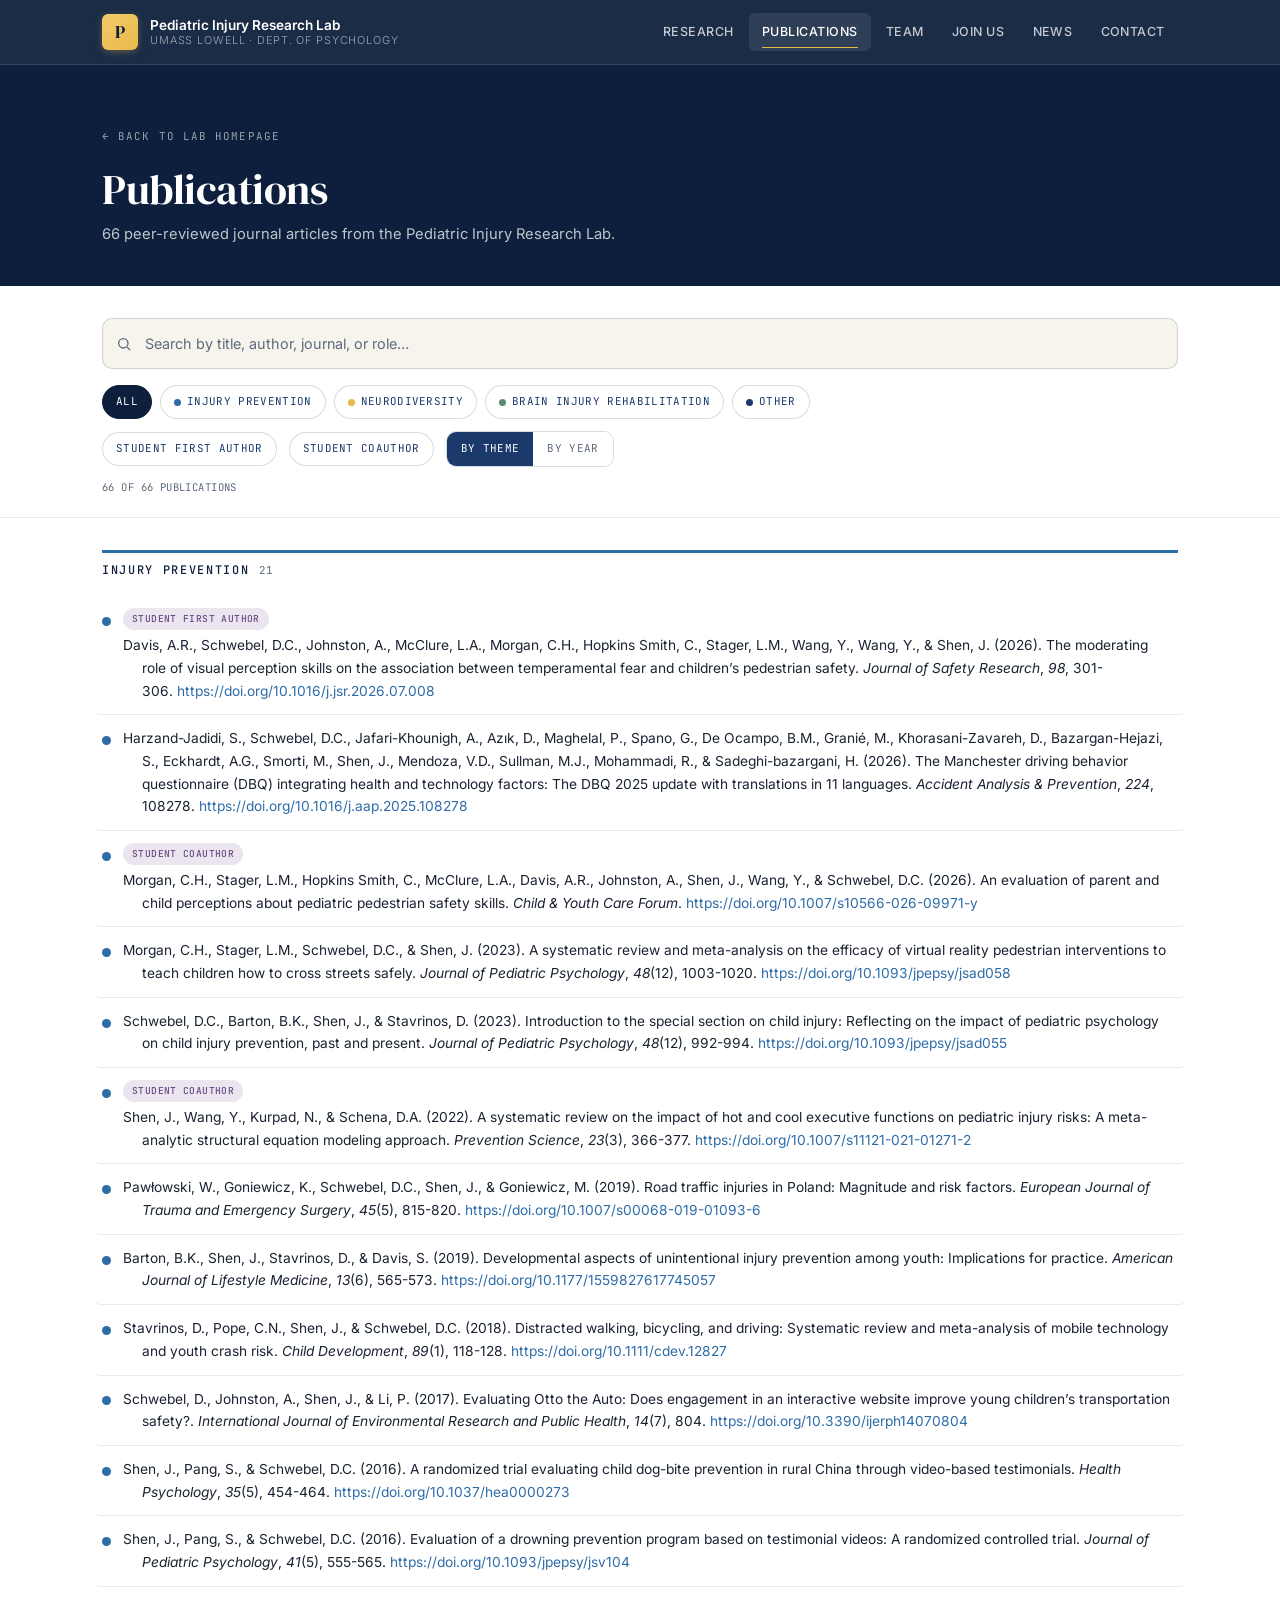
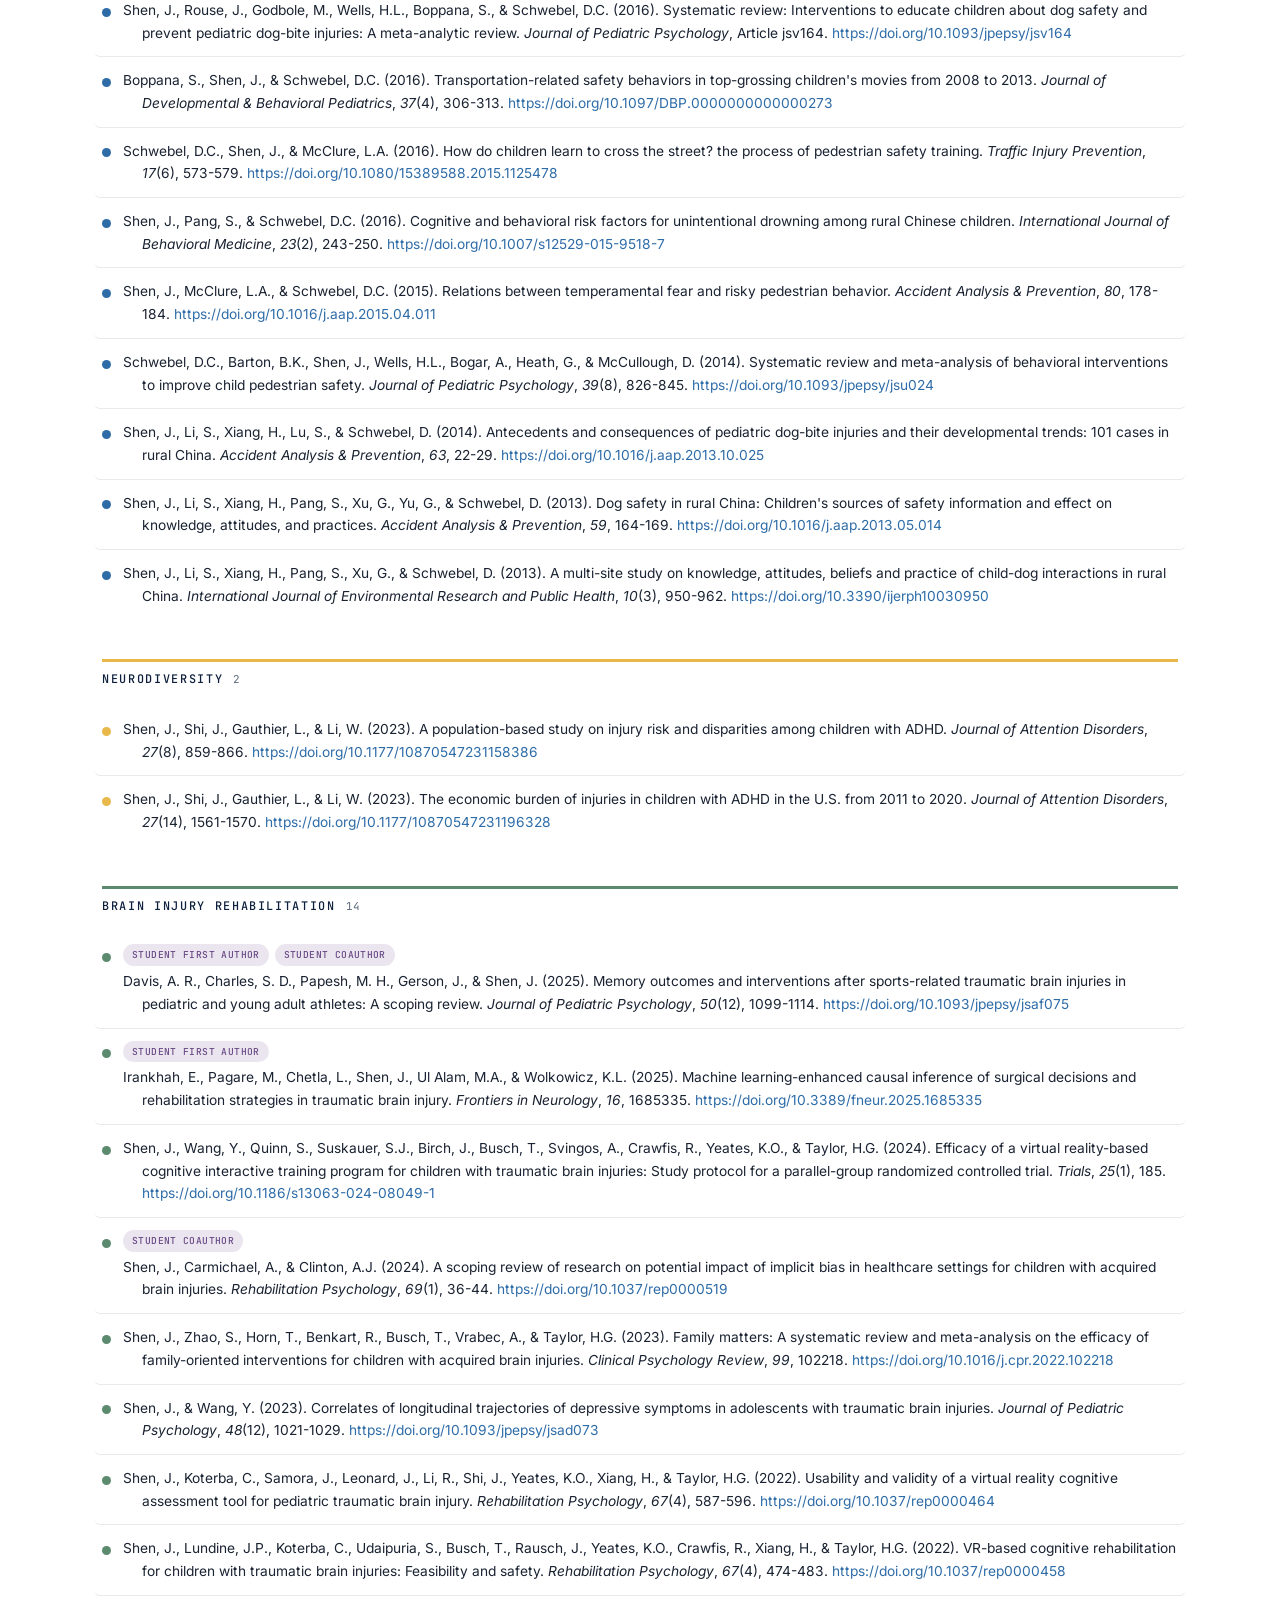
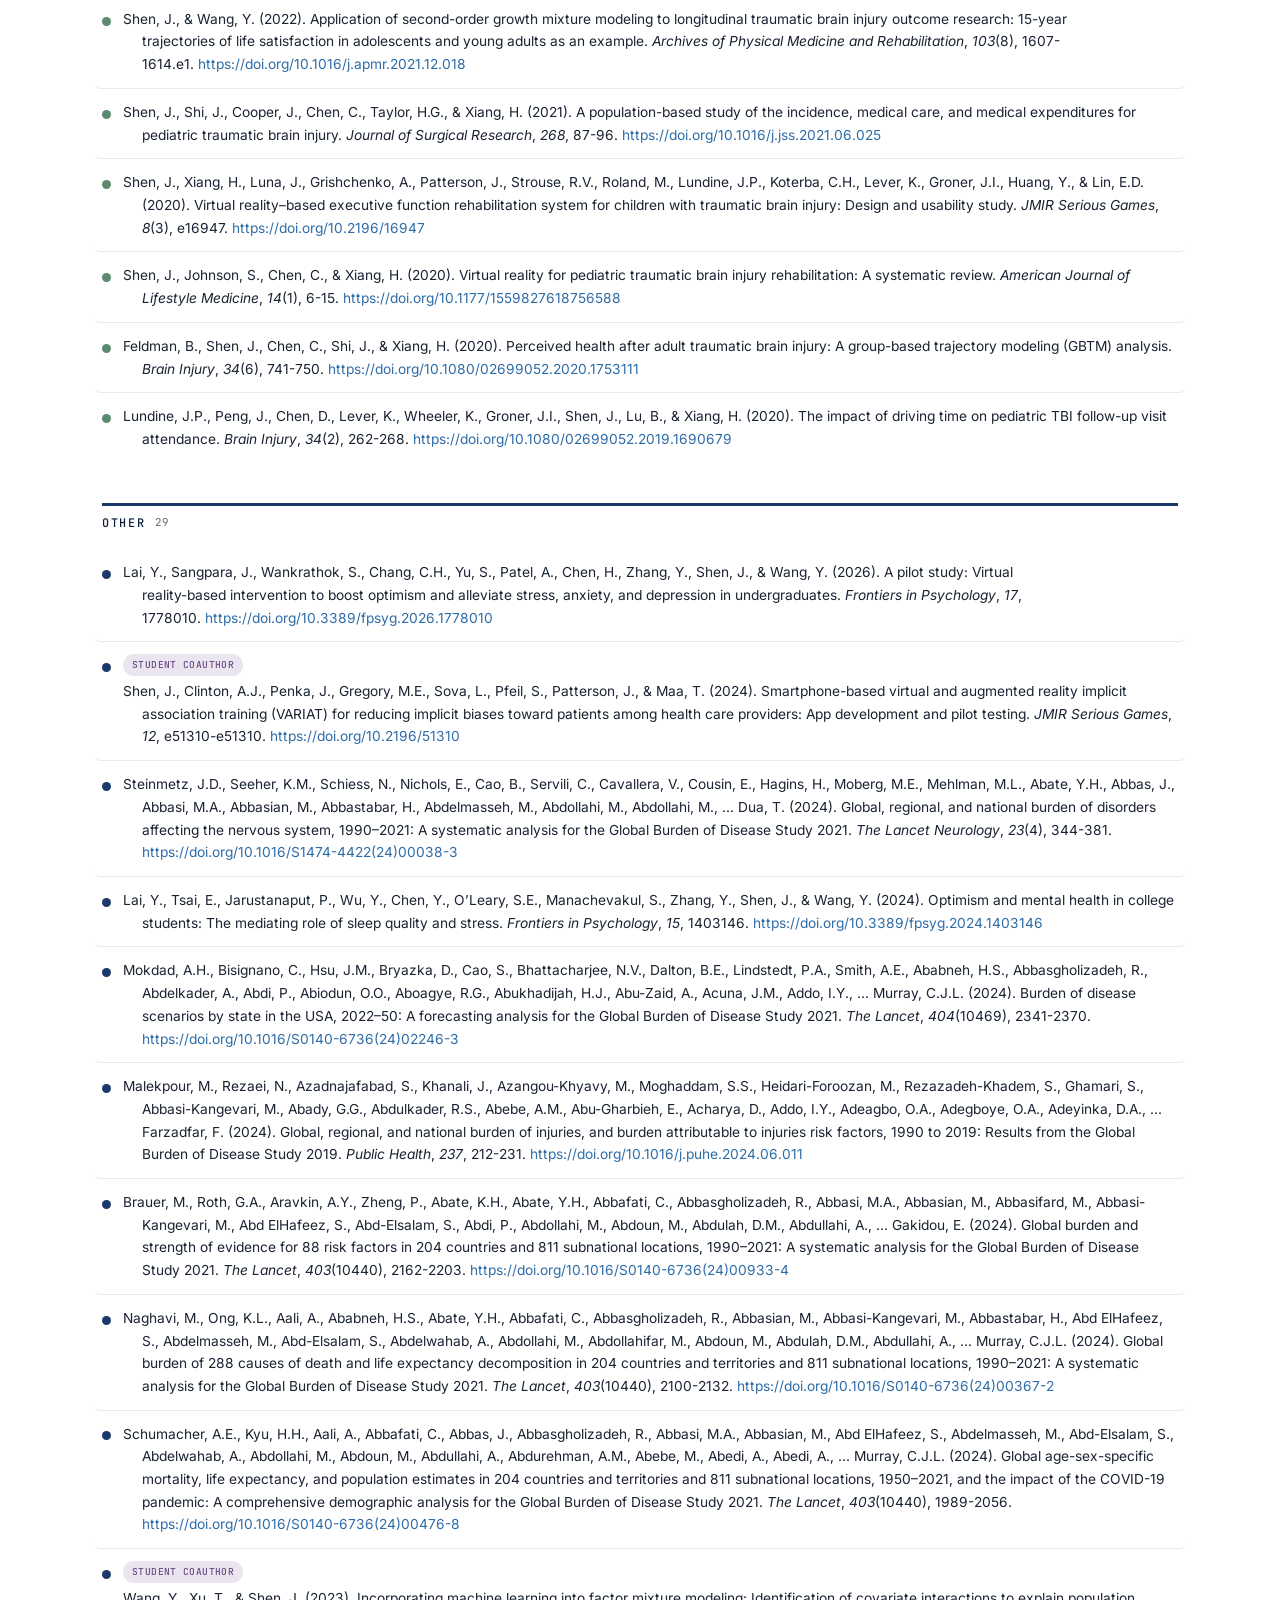
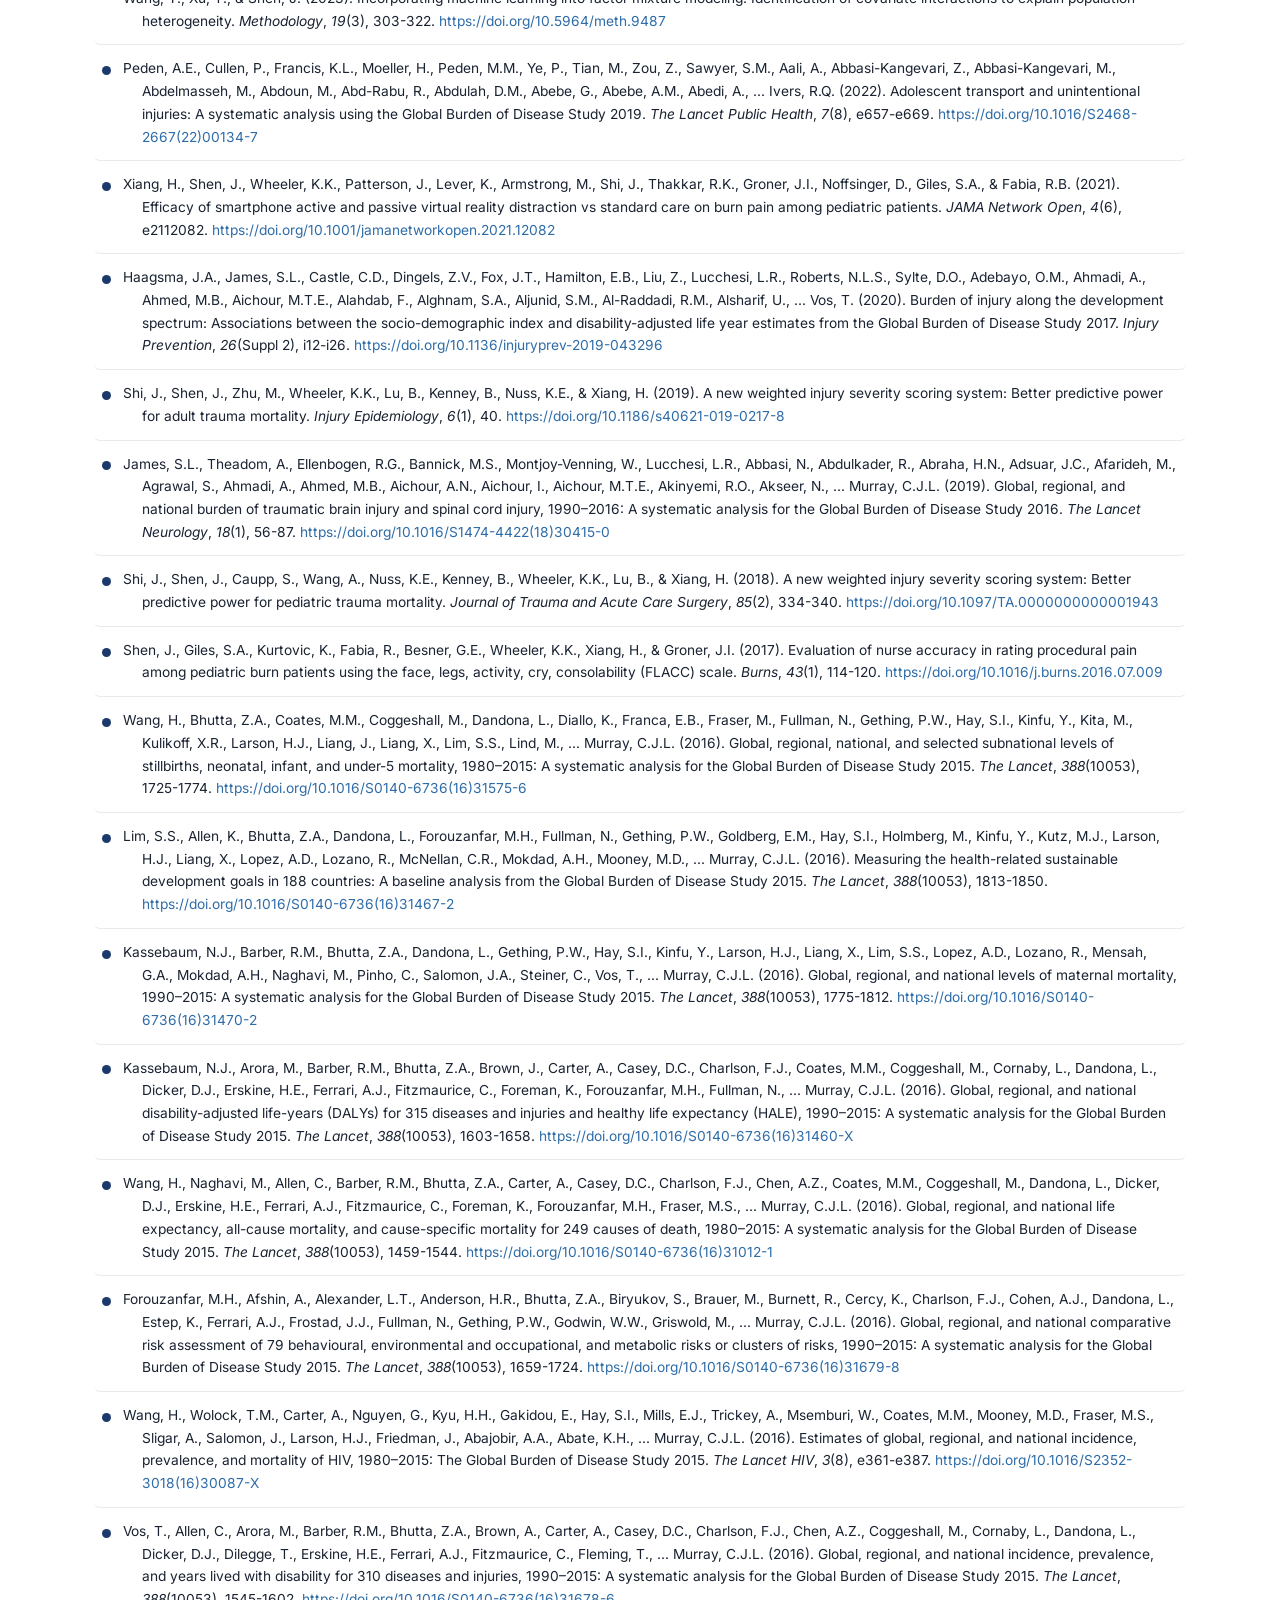
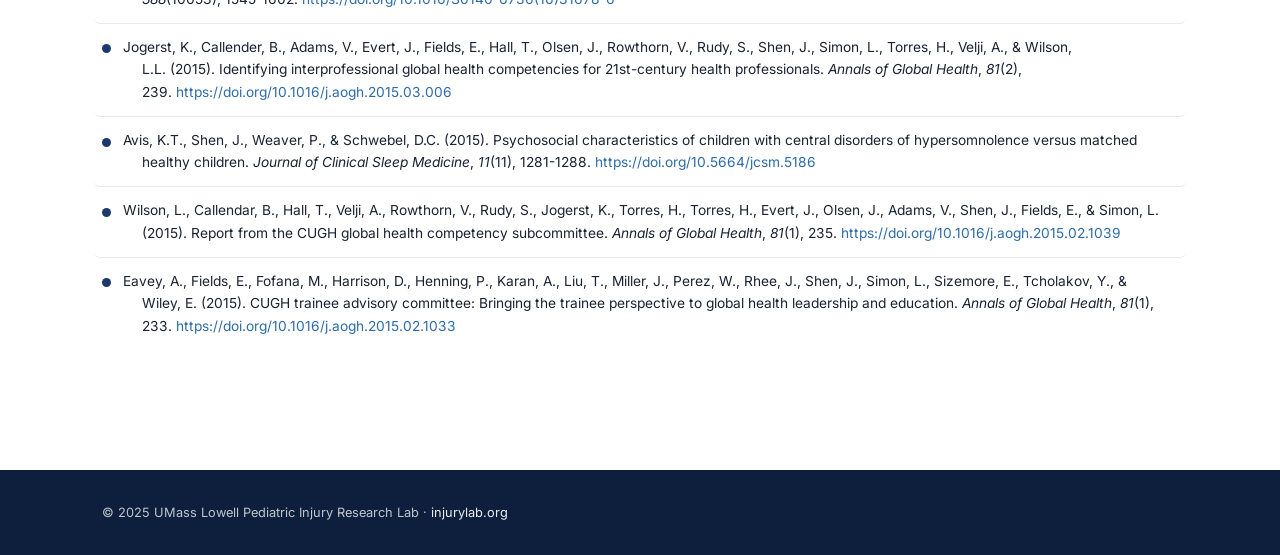
==== commit c1185c32: "Extract shared stylesheet, add design tokens, fix a11y and mobile gaps Every page carried its own co" ====
--- a/publications.html
+++ b/publications.html
@@ -3,110 +3,63 @@
 <head>
 <meta charset="UTF-8">
 <meta name="viewport" content="width=device-width, initial-scale=1.0">
+<meta name="theme-color" content="#0D1F3C">
 <meta name="description" content="Full list of peer-reviewed publications from the UMass Lowell Pediatric Injury Research Lab, directed by Jiabin Shen, PhD.">
 <link rel="canonical" href="https://www.injurylab.org/publications.html">
 <title>Publications | Pediatric Injury Research Lab | Jiabin Shen, PhD</title>
 <link rel="preconnect" href="https://fonts.googleapis.com">
 <link href="https://fonts.googleapis.com/css2?family=DM+Serif+Display:ital@0;1&family=Inter:wght@300;400;500;600&family=JetBrains+Mono:wght@400;500&display=swap" rel="stylesheet">
+<link rel="stylesheet" href="assets/site.css">
 <style>
-:root {
-  --navy:#0D1F3C; --steel:#1B3A6B; --sky:#2E6CA8;
-  --accent:#E8B84B; --sage:#5B8A6F; --sand:#F7F4EE;
-  --white:#fff; --mid:#6E7B8B; --ink:#1A2332;
-  /* student tags: purple, deliberately outside the sky/accent/sage theme
-     palette so the tag reads as its own signal rather than a theme color */
-  --student:#6B4C87; --student-bg:rgba(107,76,135,.14);
-  --dp:'DM Serif Display',Georgia,serif;
-  --bd:'Inter',system-ui,sans-serif;
-  --mn:'JetBrains Mono',monospace;
-  --mw:1140px;
-}
-*,*::before,*::after{box-sizing:border-box;margin:0;padding:0}
-html{scroll-behavior:smooth}
-body{font-family:var(--bd);color:var(--ink);background:var(--white);-webkit-font-smoothing:antialiased}
-a{color:inherit;text-decoration:none}
-.skip{position:absolute;top:-40px;left:0;background:var(--accent);color:var(--navy);padding:8px 16px;z-index:9999;border-radius:0 0 6px 0;font-weight:600;transition:top .2s}
-.skip:focus{top:0}
-
-/* NAV (matches index.html) */
-nav{position:sticky;top:0;z-index:1000;background:rgba(13,31,60,.97);backdrop-filter:blur(12px);border-bottom:1px solid rgba(255,255,255,.08)}
-.ni{max-width:var(--mw);margin:0 auto;padding:0 2rem;height:64px;display:flex;align-items:center;justify-content:space-between}
-.logo{display:flex;align-items:center;gap:12px}
-.logo .mk{width:36px;height:36px;background:var(--accent);border-radius:8px;display:flex;align-items:center;justify-content:center;font-family:var(--dp);font-size:18px;color:var(--navy);font-weight:700}
-.logo .wm{font-weight:600;font-size:.85rem;color:#fff;line-height:1.2}
-.logo .wm span{display:block;font-weight:300;font-size:.68rem;color:rgba(255,255,255,.5);letter-spacing:.08em;text-transform:uppercase}
-.nl{display:flex;gap:0;list-style:none}
-.nl a{padding:8px 13px;font-size:.78rem;font-weight:500;color:rgba(255,255,255,.65);letter-spacing:.04em;text-transform:uppercase;border-radius:6px;transition:color .2s,background .2s}
-.nl a:hover,.nl a.active{color:#fff;background:rgba(255,255,255,.08)}
-.hb{display:none;flex-direction:column;gap:5px;cursor:pointer;padding:8px;background:none;border:none}
-.hb span{display:block;width:22px;height:2px;background:#fff;border-radius:2px;transition:all .3s}
-@media(max-width:820px){.hb{display:flex}.nl{display:none;position:fixed;top:64px;left:0;right:0;background:rgba(13,31,60,.98);flex-direction:column;padding:1rem 2rem 2rem;gap:4px}.nl.open{display:flex}.nl a{padding:12px 0;border-radius:0;border-bottom:1px solid rgba(255,255,255,.06)}}
-
-.con{max-width:var(--mw);margin:0 auto;padding:0 2rem}
-
-/* PAGE HEAD */
-.phead{background:var(--navy);color:#fff;padding:3.5rem 0 2.75rem}
-.phead .back{font-family:var(--mn);font-size:.68rem;letter-spacing:.1em;text-transform:uppercase;color:rgba(255,255,255,.55);display:inline-flex;align-items:center;gap:6px;margin-bottom:1.25rem}
-.phead .back:hover{color:var(--accent)}
-.phead h1{font-family:var(--dp);font-size:clamp(1.9rem,3.4vw,2.6rem);margin-bottom:.6rem}
-.phead p{color:rgba(255,255,255,.65);font-size:.92rem;max-width:560px;line-height:1.6}
-
-/* CONTROLS */
-.controls{padding:2rem 0 1.25rem;position:sticky;top:64px;background:var(--white);z-index:100;border-bottom:1px solid rgba(0,0,0,.07)}
-.search-wrap{position:relative;margin-bottom:1rem}
-.search{width:100%;padding:.8rem 1rem .8rem 2.6rem;border:1px solid rgba(0,0,0,.14);border-radius:8px;font-family:var(--bd);font-size:.9rem;color:var(--ink);background:var(--sand)}
-.search:focus{outline:2px solid var(--sky);outline-offset:1px;background:#fff}
-.search-icon{position:absolute;left:.9rem;top:50%;transform:translateY(-50%);width:16px;height:16px;color:var(--mid);pointer-events:none}
-.control-row{display:flex;flex-wrap:wrap;align-items:center;gap:.6rem;justify-content:space-between}
-.chips{display:flex;flex-wrap:wrap;gap:.5rem}
-.chip{font-family:var(--mn);font-size:.68rem;letter-spacing:.03em;text-transform:uppercase;padding:6px 13px;border-radius:20px;border:1px solid rgba(0,0,0,.14);background:#fff;color:var(--steel);cursor:pointer;transition:background .15s,color .15s,border-color .15s;display:inline-flex;align-items:center;gap:6px}
-.chip:hover{border-color:var(--sky)}
-.chip.active{background:var(--navy);border-color:var(--navy);color:#fff}
-.chip .dot{width:7px;height:7px;border-radius:50%;display:inline-block}
-.chip.student.active{background:var(--student);border-color:var(--student);color:#fff}
-.view-toggle{display:inline-flex;border:1px solid rgba(0,0,0,.14);border-radius:8px;overflow:hidden;flex-shrink:0}
-.view-toggle button{font-family:var(--mn);font-size:.68rem;letter-spacing:.03em;text-transform:uppercase;padding:7px 14px;border:none;background:#fff;color:var(--mid);cursor:pointer}
-.view-toggle button.active{background:var(--steel);color:#fff}
-.result-count{font-family:var(--mn);font-size:.66rem;letter-spacing:.04em;text-transform:uppercase;color:var(--mid);margin-top:.85rem}
-
-/* LIST */
-.plist{padding:2rem 0 5rem}
-.theme-group{margin-bottom:2.5rem}
-.theme-group-head{display:flex;align-items:center;gap:10px;margin-bottom:1rem;padding-top:.5rem;border-top:3px solid var(--mid)}
+/* ==========================================================================
+   publications.html — page-specific styles only.
+   Tokens, reset, nav, page header, search field, filter chips, view toggle,
+   grouped-list headers and the footer all come from assets/site.css.
+   ========================================================================== */
+
+/* Right-hand cluster of the control row: student toggles + view switcher. */
+.control-group{display:flex;flex-wrap:wrap;align-items:center;gap:var(--s3)}
+
+/* Theme accents for the grouped-list headers. */
 .theme-group-head.prevention{border-top-color:var(--sky)}
 .theme-group-head.neuro{border-top-color:var(--accent)}
 .theme-group-head.tbi{border-top-color:var(--sage)}
 .theme-group-head.other{border-top-color:var(--steel)}
-.theme-group-name{font-family:var(--mn);font-size:.74rem;letter-spacing:.14em;text-transform:uppercase;color:var(--navy);font-weight:500}
-.theme-group-count{font-family:var(--mn);font-size:.68rem;color:var(--mid)}
-
-.prow{display:flex;align-items:flex-start;gap:.85rem;padding:.85rem 0;border-bottom:1px solid rgba(0,0,0,.06)}
+
+/* ── PAPER ROW ───────────────────────────────────────────────────────────── */
+.prow{
+  display:flex;align-items:flex-start;gap:var(--s3);
+  padding:var(--s3) var(--s2) var(--s3) var(--s2);
+  margin-inline:calc(var(--s2) * -1);
+  border-bottom:1px solid var(--hairline);border-radius:var(--r-sm);
+  transition:background var(--dur-1) var(--ease);
+}
 .prow:last-child{border-bottom:none}
-.prow-dot{width:9px;height:9px;border-radius:50%;margin-top:.5rem;flex-shrink:0}
+.prow:hover{background:var(--sand)}
+
+.prow-dot{width:9px;height:9px;border-radius:50%;margin-top:.55rem;flex-shrink:0}
 .prow-dot.prevention{background:var(--sky)}
 .prow-dot.neuro{background:var(--accent)}
 .prow-dot.tbi{background:var(--sage)}
 .prow-dot.other{background:var(--steel)}
+
 .prow-body{flex:1;min-width:0}
-.prow-tags{display:flex;flex-wrap:wrap;gap:6px;margin-bottom:.4rem}
-.prow-role{display:inline-block;font-family:var(--mn);font-size:.6rem;font-weight:500;letter-spacing:.04em;text-transform:uppercase;padding:3px 9px;border-radius:20px;background:var(--student-bg);color:var(--student)}
+.prow-tags{display:flex;flex-wrap:wrap;align-items:center;gap:6px;margin-bottom:var(--s1)}
+.prow-role{
+  display:inline-block;font-family:var(--mn);font-size:.6rem;font-weight:500;
+  letter-spacing:.04em;text-transform:uppercase;padding:3px 9px;border-radius:var(--r-pill);
+  background:var(--student-bg);color:var(--student);
+}
 .prow-year{display:inline-block;font-family:var(--mn);font-size:.6rem;color:var(--mid);padding:2px 4px}
-.prow-ref{font-size:.86rem;color:var(--ink);line-height:1.6;padding-left:1.35em;text-indent:-1.35em}
+
+/* Hanging indent, the way a reference list is set. */
+.prow-ref{font-size:.86rem;color:var(--ink);line-height:1.65;padding-left:1.35em;text-indent:-1.35em}
 .prow-ref em{font-style:italic}
-.prow-ref a{color:var(--sky);word-break:break-word}
+.prow-ref a{color:var(--sky);word-break:break-word;text-underline-offset:2px}
 .prow-ref a:hover{text-decoration:underline}
 
-.no-results{text-align:center;padding:3rem 1rem;color:var(--mid);font-size:.9rem}
-
-/* FOOTER */
-footer.pf{background:var(--navy);color:rgba(255,255,255,.6);padding:2rem 0;font-size:.8rem}
-footer.pf a{color:rgba(255,255,255,.8)}
-footer.pf a:hover{color:var(--accent)}
-
 @media(max-width:640px){
-  .con{padding:0 1.25rem}
-  .control-row{flex-direction:column;align-items:stretch}
-  .prow{gap:.6rem}
+  .prow{gap:var(--s2)}
 }
 </style>
 </head>
@@ -152,7 +105,7 @@
     </div>
     <div class="control-row">
       <div class="chips" id="theme-chips" role="group" aria-label="Filter by theme"></div>
-      <div style="display:flex;gap:.6rem;align-items:center;flex-wrap:wrap">
+      <div class="control-group">
         <button type="button" class="chip student" id="sfa-toggle" aria-pressed="false">Student First Author</button>
         <button type="button" class="chip student" id="sca-toggle" aria-pressed="false">Student Coauthor</button>
         <div class="view-toggle" role="group" aria-label="View mode">
--- a/assets/site.css
+++ b/assets/site.css
@@ -0,0 +1,399 @@
+/* ==========================================================================
+   PIRL — shared site foundation
+   --------------------------------------------------------------------------
+   Loaded by index.html, publications.html and team.html.
+
+   Previously the design tokens, the reset, the nav and the sub-page shell
+   (page header, search field, filter chips, footer) were copy-pasted into all
+   three pages' inline <style> blocks. A nav tweak meant three identical edits
+   and they had already drifted apart. Everything genuinely shared now lives
+   here; anything used by exactly one page stays inline in that page.
+
+   Section order matters — several page-level overrides rely on being able to
+   win a specificity tie by coming later, so keep this file loaded FIRST.
+   ========================================================================== */
+
+
+/* ── 1. DESIGN TOKENS ────────────────────────────────────────────────────── */
+:root {
+  /* Brand palette — unchanged hues, these are the canonical values. */
+  --navy:#0D1F3C;
+  --steel:#1B3A6B;
+  --sky:#2E6CA8;
+  --accent:#E8B84B;
+  --sage:#5B8A6F;
+  --sand:#F7F4EE;
+  --white:#fff;
+  --ink:#1A2332;
+
+  /* Text-safe variants of the decorative brand colors.
+     --accent and --sage are tuned to look right as fills, borders and dots;
+     as *text on a light background* they land around 3:1, which fails WCAG AA.
+     Use the -ink variants any time the color carries words. */
+  --accent-ink:#8F6A1B;
+  --sage-ink:#456B54;
+
+  /* Muted body text. Nudged darker than the original #6E7B8B, which measured
+     4.33:1 on white and 3.92:1 on --sand (both below the 4.5:1 AA floor) and
+     is used for a lot of real running copy. This sits at 5.4 / 4.9. */
+  --mid:#5D6B7C;
+
+  /* Text on the navy/steel surfaces. Three fixed steps instead of a dozen
+     ad-hoc rgba() alphas, all of which clear AA against --navy. */
+  --on-dark-1:rgba(255,255,255,.92);   /* body copy */
+  --on-dark-2:rgba(255,255,255,.74);   /* secondary */
+  --on-dark-3:rgba(255,255,255,.58);   /* meta / eyebrow */
+  --hairline-dark:rgba(255,255,255,.12);
+  --surface-dark:rgba(255,255,255,.06);
+
+  /* Hairlines on light surfaces. */
+  --hairline:rgba(13,31,60,.09);
+  --hairline-strong:rgba(13,31,60,.16);
+
+  /* Student authorship tags: purple, deliberately outside the sky/accent/sage
+     theme palette so the tag reads as its own signal rather than a theme color. */
+  --student:#6B4C87;
+  --student-bg:rgba(107,76,135,.14);
+
+  /* Type */
+  --dp:'DM Serif Display',Georgia,'Times New Roman',serif;
+  --bd:'Inter',system-ui,-apple-system,'Segoe UI',sans-serif;
+  --mn:'JetBrains Mono',ui-monospace,SFMono-Regular,Menlo,monospace;
+
+  /* Spacing scale — 4px base. Use these rather than fresh magic numbers so
+     vertical rhythm stays consistent between sections. */
+  --s1:.25rem;  --s2:.5rem;   --s3:.75rem;  --s4:1rem;
+  --s5:1.25rem; --s6:1.5rem;  --s7:1.75rem; --s8:2rem;
+  --s10:2.5rem; --s12:3rem;   --s14:3.5rem; --s16:4rem;
+  --s20:5rem;   --s24:6rem;
+
+  /* Radii */
+  --r-sm:6px; --r-md:10px; --r-lg:14px; --r-pill:999px;
+
+  /* Elevation — a single ramp, tinted navy rather than neutral black so
+     shadows sit in the same color family as the rest of the page. */
+  --sh-1:0 1px 2px rgba(13,31,60,.05), 0 1px 3px rgba(13,31,60,.05);
+  --sh-2:0 2px 6px rgba(13,31,60,.06), 0 6px 16px -6px rgba(13,31,60,.10);
+  --sh-3:0 4px 10px rgba(13,31,60,.06), 0 18px 38px -12px rgba(13,31,60,.20);
+  --sh-glow-accent:0 10px 26px -8px rgba(232,184,75,.55);
+
+  /* Motion — two durations and one easing curve, used everywhere. */
+  --dur-1:.16s;
+  --dur-2:.28s;
+  --dur-3:.45s;
+  --ease:cubic-bezier(.22,.61,.36,1);
+
+  /* Layout */
+  --mw:1140px;
+  --gutter:2rem;
+  --nav-h:64px;
+
+  --ring:0 0 0 3px rgba(46,108,168,.42);
+  --ring-dark:0 0 0 3px rgba(232,184,75,.5);
+}
+
+
+/* ── 2. RESET & BASE ─────────────────────────────────────────────────────── */
+*,*::before,*::after{box-sizing:border-box;margin:0;padding:0}
+
+html{
+  scroll-behavior:smooth;
+  /* Anchor targets clear the sticky nav instead of hiding behind it. */
+  scroll-padding-top:calc(var(--nav-h) + var(--s4));
+  -webkit-text-size-adjust:100%;
+}
+
+body{
+  font-family:var(--bd);
+  font-size:1rem;
+  line-height:1.65;
+  color:var(--ink);
+  background:var(--white);
+  -webkit-font-smoothing:antialiased;
+  -moz-osx-font-smoothing:grayscale;
+  font-synthesis-weight:none;
+  text-rendering:optimizeLegibility;
+}
+
+img,svg{display:block;max-width:100%}
+img{height:auto}
+
+a{color:inherit;text-decoration:none}
+
+/* Inputs and buttons inherit type instead of falling back to browser chrome. */
+button,input,textarea,select{font:inherit;color:inherit}
+button{background:none;border:none;cursor:pointer}
+
+/* Serif display headings are set tight; the default 1.2em tracking of
+   DM Serif Display reads loose at large sizes. */
+h1,h2,h3,h4{
+  font-family:var(--dp);
+  font-weight:400;
+  letter-spacing:-.012em;
+  line-height:1.15;
+  text-wrap:balance;
+}
+p{text-wrap:pretty}
+
+::selection{background:rgba(232,184,75,.32);color:var(--navy)}
+
+/* One visible focus style for the whole site — keyboard only, never on click.
+   No border-radius here on purpose: the ring is a box-shadow, so it already
+   follows whatever radius the element has (a 50% close button stays round). */
+:focus-visible{outline:none;box-shadow:var(--ring)}
+.hero :focus-visible,
+.conb :focus-visible,
+.phead :focus-visible,
+nav :focus-visible,
+footer.pf :focus-visible{box-shadow:var(--ring-dark)}
+
+.skip{
+  position:absolute;top:-60px;left:0;z-index:9999;
+  background:var(--accent);color:var(--navy);
+  padding:var(--s2) var(--s4);border-radius:0 0 var(--r-sm) 0;
+  font-weight:600;transition:top var(--dur-2) var(--ease);
+}
+.skip:focus{top:0}
+
+/* Respect reduced-motion: kill transforms/transitions rather than just
+   shortening them, since the team cards use a 3D flip. */
+@media(prefers-reduced-motion:reduce){
+  html{scroll-behavior:auto}
+  *,*::before,*::after{
+    animation-duration:.01ms!important;animation-iteration-count:1!important;
+    transition-duration:.01ms!important;scroll-behavior:auto!important;
+  }
+  .itg-card:hover .itg-card-inner,
+  .itg-card:focus-visible .itg-card-inner,
+  .itg-card.itg-flipped .itg-card-inner{transform:none!important}
+}
+
+
+/* ── 3. LAYOUT PRIMITIVES ────────────────────────────────────────────────── */
+
+/* .con is the single horizontal-rhythm authority: max width + gutters.
+   Sections own vertical padding only, so a full-bleed background always
+   reaches the viewport edge while its content stays aligned. */
+.con{max-width:var(--mw);margin-inline:auto;padding-inline:var(--gutter);width:100%}
+.sec{padding-block:var(--s20)}
+.snd{background:var(--sand)}
+
+
+/* ── 4. NAV ──────────────────────────────────────────────────────────────── */
+nav{
+  position:sticky;top:0;z-index:1000;
+  background:rgba(13,31,60,.94);
+  backdrop-filter:blur(14px) saturate(160%);
+  -webkit-backdrop-filter:blur(14px) saturate(160%);
+  border-bottom:1px solid var(--hairline-dark);
+}
+/* Browsers without backdrop-filter get the opaque navy instead of a
+   washed-out translucent bar. */
+@supports not (backdrop-filter:blur(1px)){
+  nav{background:rgba(13,31,60,.98)}
+}
+
+.ni{
+  max-width:var(--mw);margin-inline:auto;padding-inline:var(--gutter);
+  height:var(--nav-h);display:flex;align-items:center;justify-content:space-between;gap:var(--s4);
+}
+
+.logo{display:flex;align-items:center;gap:12px;min-width:0}
+.logo .mk{
+  width:36px;height:36px;flex-shrink:0;border-radius:var(--r-sm);
+  background:linear-gradient(140deg,#F2CC6B,var(--accent));
+  display:flex;align-items:center;justify-content:center;
+  font-family:var(--dp);font-size:18px;color:var(--navy);font-weight:700;
+  box-shadow:0 2px 8px -2px rgba(232,184,75,.5);
+  transition:transform var(--dur-2) var(--ease),box-shadow var(--dur-2) var(--ease);
+}
+.logo:hover .mk{transform:translateY(-1px) rotate(-3deg);box-shadow:0 5px 14px -3px rgba(232,184,75,.65)}
+.logo .wm{font-weight:600;font-size:.85rem;color:#fff;line-height:1.25;min-width:0}
+.logo .wm span{
+  display:block;font-weight:300;font-size:.68rem;color:var(--on-dark-3);
+  letter-spacing:.08em;text-transform:uppercase;
+}
+
+.nl{display:flex;gap:2px;list-style:none;align-items:center}
+.nl a{
+  position:relative;display:block;padding:9px 13px;
+  font-size:.78rem;font-weight:500;letter-spacing:.04em;text-transform:uppercase;
+  color:var(--on-dark-2);border-radius:var(--r-sm);
+  transition:color var(--dur-1) var(--ease),background var(--dur-1) var(--ease);
+}
+.nl a:hover,.nl a:focus-visible{color:#fff;background:rgba(255,255,255,.09)}
+.nl a.active{color:#fff;background:rgba(255,255,255,.09)}
+/* Thin amber underline marks the current page without adding weight. */
+.nl a.active::after{
+  content:'';position:absolute;left:13px;right:13px;bottom:3px;height:1.5px;
+  background:var(--accent);border-radius:2px;
+}
+
+/* Hamburger — animates into an X so its state is readable without the menu. */
+.hb{
+  display:none;flex-direction:column;justify-content:center;gap:5px;
+  width:44px;height:44px;flex-shrink:0;align-items:center;padding:0;border-radius:var(--r-sm);
+  transition:background var(--dur-1) var(--ease);
+}
+.hb:hover{background:rgba(255,255,255,.08)}
+.hb span{
+  display:block;width:22px;height:2px;background:#fff;border-radius:2px;
+  transition:transform var(--dur-2) var(--ease),opacity var(--dur-1) var(--ease);
+}
+.hb[aria-expanded="true"] span:nth-child(1){transform:translateY(7px) rotate(45deg)}
+.hb[aria-expanded="true"] span:nth-child(2){opacity:0;transform:scaleX(.4)}
+.hb[aria-expanded="true"] span:nth-child(3){transform:translateY(-7px) rotate(-45deg)}
+
+@media(max-width:820px){
+  .hb{display:flex}
+  .nl{
+    display:none;position:fixed;top:var(--nav-h);left:0;right:0;
+    max-height:calc(100dvh - var(--nav-h));overflow-y:auto;
+    background:rgba(13,31,60,.98);backdrop-filter:blur(14px);
+    flex-direction:column;align-items:stretch;gap:0;
+    padding:var(--s2) var(--gutter) var(--s8);
+  }
+  .nl.open{display:flex}
+  /* 48px minimum touch target, per WCAG 2.5.8 / platform guidance. */
+  .nl a{
+    display:flex;align-items:center;min-height:48px;padding:0 2px;
+    font-size:.85rem;border-radius:0;
+    border-bottom:1px solid rgba(255,255,255,.07);
+  }
+  .nl a.active::after{left:2px;right:auto;width:18px;bottom:10px}
+}
+
+
+/* ── 5. BUTTONS ──────────────────────────────────────────────────────────── */
+/* Shared by the hero, the "Ready to apply?" box and the sub-page shells.
+   All three lift very slightly on hover — the same 2px, the same curve. */
+.bp,.bo{
+  display:inline-flex;align-items:center;justify-content:center;gap:7px;
+  min-height:46px;padding:0 var(--s6);border-radius:var(--r-sm);
+  font-size:.88rem;font-weight:600;letter-spacing:.005em;text-align:center;
+  transition:background var(--dur-1) var(--ease),
+             border-color var(--dur-1) var(--ease),
+             color var(--dur-1) var(--ease),
+             transform var(--dur-2) var(--ease),
+             box-shadow var(--dur-2) var(--ease);
+}
+.bp{background:var(--accent);color:var(--navy);box-shadow:0 1px 2px rgba(13,31,60,.18)}
+.bp:hover{background:#F2C862;transform:translateY(-2px);box-shadow:var(--sh-glow-accent)}
+.bp:active{transform:translateY(0);box-shadow:0 1px 2px rgba(13,31,60,.2)}
+
+.bo{border:1px solid rgba(255,255,255,.3);color:var(--on-dark-1);font-weight:500}
+.bo:hover{border-color:rgba(255,255,255,.7);color:#fff;background:rgba(255,255,255,.06);transform:translateY(-2px)}
+.bo:active{transform:translateY(0)}
+
+
+/* ── 6. SUB-PAGE SHELL (publications.html + team.html) ───────────────────── */
+.phead{background:var(--navy);color:#fff;padding:var(--s14) 0 var(--s10)}
+.phead .back{
+  display:inline-flex;align-items:center;gap:6px;margin-bottom:var(--s5);
+  font-family:var(--mn);font-size:.68rem;letter-spacing:.1em;text-transform:uppercase;
+  color:var(--on-dark-3);transition:color var(--dur-1) var(--ease),gap var(--dur-1) var(--ease);
+}
+.phead .back:hover{color:var(--accent);gap:10px}
+.phead h1{font-size:clamp(1.9rem,3.4vw,2.6rem);margin-bottom:var(--s2)}
+.phead p{color:var(--on-dark-2);font-size:.92rem;max-width:60ch;line-height:1.65}
+
+/* Sticky filter bar, docked under the nav. */
+.controls{
+  position:sticky;top:var(--nav-h);z-index:100;
+  padding:var(--s8) 0 var(--s5);
+  background:var(--white);border-bottom:1px solid var(--hairline);
+}
+
+/* Search field — fully custom, no platform chrome. */
+.search-wrap{position:relative;margin-bottom:var(--s4)}
+.search{
+  width:100%;min-height:46px;padding:.8rem 1rem .8rem 2.6rem;
+  border:1px solid var(--hairline-strong);border-radius:var(--r-md);
+  background:var(--sand);color:var(--ink);font-size:.9rem;
+  transition:background var(--dur-1) var(--ease),
+             border-color var(--dur-1) var(--ease),
+             box-shadow var(--dur-1) var(--ease);
+  -webkit-appearance:none;appearance:none;
+}
+.search::placeholder{color:var(--mid);opacity:1}
+.search:hover{border-color:rgba(13,31,60,.24)}
+.search:focus{outline:none;background:#fff;border-color:var(--sky);box-shadow:var(--ring)}
+/* Kill the WebKit "clear field" X so the control looks the same everywhere. */
+.search::-webkit-search-decoration,
+.search::-webkit-search-cancel-button{-webkit-appearance:none;appearance:none}
+.search-icon{
+  position:absolute;left:.9rem;top:50%;transform:translateY(-50%);
+  width:16px;height:16px;color:var(--mid);pointer-events:none;
+  transition:color var(--dur-1) var(--ease);
+}
+.search:focus + .search-icon,
+.search-wrap:focus-within .search-icon{color:var(--sky)}
+
+.control-row{display:flex;flex-wrap:wrap;align-items:center;gap:var(--s3);justify-content:space-between}
+.chips{display:flex;flex-wrap:wrap;gap:var(--s2)}
+.chip{
+  display:inline-flex;align-items:center;gap:6px;min-height:34px;padding:6px 13px;
+  font-family:var(--mn);font-size:.68rem;letter-spacing:.03em;text-transform:uppercase;
+  border:1px solid var(--hairline-strong);border-radius:var(--r-pill);
+  background:#fff;color:var(--steel);
+  transition:background var(--dur-1) var(--ease),
+             color var(--dur-1) var(--ease),
+             border-color var(--dur-1) var(--ease),
+             transform var(--dur-1) var(--ease);
+}
+.chip:hover{border-color:var(--sky);color:var(--sky)}
+.chip:active{transform:scale(.97)}
+.chip.active{background:var(--navy);border-color:var(--navy);color:#fff}
+.chip.student.active{background:var(--student);border-color:var(--student);color:#fff}
+.chip .dot{width:7px;height:7px;border-radius:50%;display:inline-block;flex-shrink:0}
+
+.view-toggle{display:inline-flex;border:1px solid var(--hairline-strong);border-radius:var(--r-md);overflow:hidden;flex-shrink:0}
+.view-toggle button{
+  min-height:34px;padding:7px 14px;background:#fff;color:var(--mid);
+  font-family:var(--mn);font-size:.68rem;letter-spacing:.03em;text-transform:uppercase;
+  transition:background var(--dur-1) var(--ease),color var(--dur-1) var(--ease);
+}
+.view-toggle button:hover{background:var(--sand);color:var(--steel)}
+.view-toggle button.active{background:var(--steel);color:#fff}
+.view-toggle button:focus-visible{position:relative;z-index:1}
+
+.result-count{
+  font-family:var(--mn);font-size:.66rem;letter-spacing:.04em;text-transform:uppercase;
+  color:var(--mid);margin-top:var(--s3);
+}
+
+/* Grouped list headers, shared by both sub-pages. */
+.plist{padding:var(--s8) 0 var(--s20)}
+.theme-group{margin-bottom:var(--s10)}
+.theme-group-head{
+  display:flex;align-items:center;gap:10px;margin-bottom:var(--s4);
+  padding-top:var(--s2);border-top:3px solid var(--mid);
+}
+.theme-group-name{
+  font-family:var(--mn);font-size:.74rem;letter-spacing:.14em;text-transform:uppercase;
+  color:var(--navy);font-weight:500;
+}
+.theme-group-count{font-family:var(--mn);font-size:.68rem;color:var(--mid)}
+
+.no-results{text-align:center;padding:var(--s12) var(--s4);color:var(--mid);font-size:.9rem}
+
+footer.pf{background:var(--navy);color:var(--on-dark-2);padding:var(--s8) 0;font-size:.8rem}
+footer.pf a{color:var(--on-dark-1);transition:color var(--dur-1) var(--ease)}
+footer.pf a:hover{color:var(--accent)}
+
+
+/* ── 7. SHARED RESPONSIVE ────────────────────────────────────────────────── */
+@media(max-width:430px){
+  /* The wordmark subtitle wraps to two lines and crowds the 64px bar here. */
+  .logo .wm span{display:none}
+  .logo .wm{font-size:.8rem}
+}
+
+@media(max-width:640px){
+  :root{--gutter:1.25rem}
+  .sec{padding-block:var(--s14)}
+  .control-row{flex-direction:column;align-items:stretch}
+  .view-toggle{align-self:flex-start}
+  /* A sticky search bar eats a third of a short phone screen; release it. */
+  .controls{position:static;padding:var(--s6) 0 var(--s4)}
+}
